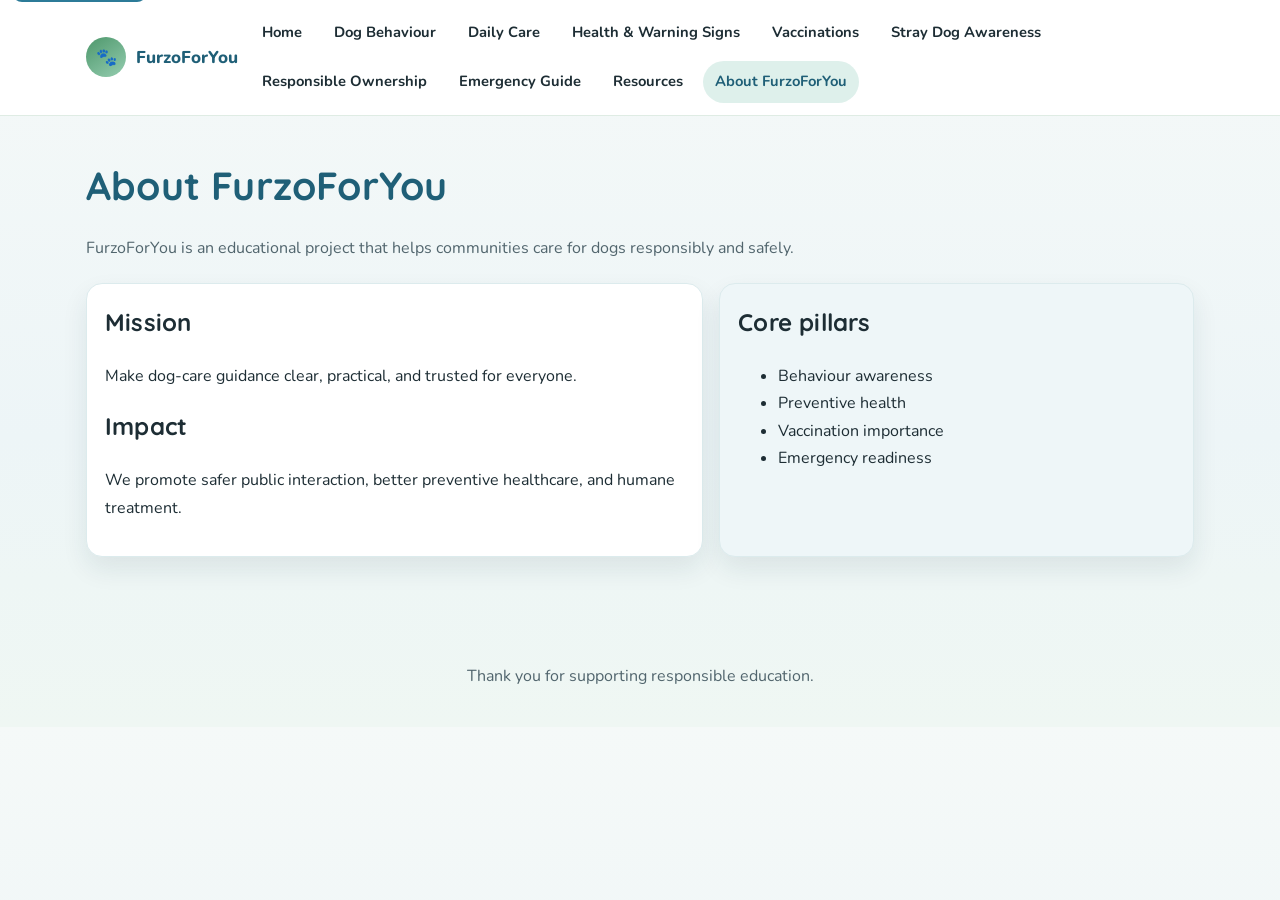
==== about.html @ 842df92a "Apply requested site updates across all educational pages" ====
<!DOCTYPE html><html lang="en"><head><meta charset="UTF-8" /><meta name="viewport" content="width=device-width, initial-scale=1.0" /><title>FurzoForYou | About</title><link rel="stylesheet" href="styles.css" /></head>
<body data-page="about"><a class="skip-link" href="#main-content">Skip to content</a><header class="site-header"><div class="nav-wrap"><div class="brand"><span class="brand-logo">🐾</span>FurzoForYou</div><button class="nav-toggle" data-nav-toggle aria-expanded="false" aria-controls="site-nav">Menu</button><nav id="site-nav" data-nav aria-label="Primary"><ul><li><a href="home.html" data-page="home">Home</a></li><li><a href="dog-behaviour.html" data-page="behaviour">Dog Behaviour</a></li><li><a href="daily-care.html" data-page="care">Daily Care</a></li><li><a href="health-warning-signs.html" data-page="health">Health & Warning Signs</a></li><li><a href="vaccinations.html" data-page="vaccinations">Vaccinations</a></li><li><a href="stray-dog-awareness.html" data-page="stray">Stray Dog Awareness</a></li><li><a href="responsible-ownership.html" data-page="ownership">Responsible Ownership</a></li><li><a href="emergency-guide.html" data-page="emergency">Emergency Guide</a></li><li><a href="resources.html" data-page="resources">Resources</a></li><li><a href="about.html" data-page="about">About FurzoForYou</a></li></ul></nav></div></header>
<main id="main-content"><h1 class="page-title">About FurzoForYou</h1><p class="lead">FurzoForYou is an educational project that helps communities care for dogs responsibly and safely.</p>
<section class="split"><article class="panel"><h2>Mission</h2><p>Make dog-care guidance clear, practical, and trusted for everyone.</p><h2>Impact</h2><p>We promote safer public interaction, better preventive healthcare, and humane treatment.</p></article><aside class="panel soft"><h2>Core pillars</h2><ul><li>Behaviour awareness</li><li>Preventive health</li><li>Vaccination importance</li><li>Emergency readiness</li></ul></aside></section>
</main><footer class="site-footer">Thank you for supporting responsible education.</footer><script src="script.js"></script></body></html>
---- styles.css ----
@import url('https://fonts.googleapis.com/css2?family=Nunito:wght@400;600;700;800&family=Quicksand:wght@500;600;700&display=swap');

:root {
  --bg: #f3f8f8;
  --surface: #ffffff;
  --primary: #2c7b98;
  --primary-dark: #1f5f77;
  --secondary: #4d976b;
  --accent: #efb782;
  --text: #1d2d34;
  --muted: #51656d;
  --warning: #c8663e;
  --soft-border: #dcebed;
  --shadow: 0 12px 26px rgba(22, 53, 64, 0.09);
  --radius: 16px;
  --max-width: 1140px;
}

* { box-sizing: border-box; }
body {
  margin: 0;
  font-family: 'Nunito', 'Segoe UI', Arial, sans-serif;
  color: var(--text);
  background: linear-gradient(180deg, #f5f9f8 0%, #edf5f7 60%, #eff7f3 100%);
  line-height: 1.72;
}
h1, h2, h3 { margin-top: 0; font-family: 'Quicksand', 'Nunito', sans-serif; letter-spacing: .2px; }
a { color: var(--primary); text-decoration: none; }
a:hover, a:focus { text-decoration: underline; }

.skip-link { position: absolute; top: -44px; left: 12px; background: var(--primary); color: #fff; padding: 9px 13px; border-radius: 10px; z-index: 1000; }
.skip-link:focus { top: 12px; }

.site-header { position: sticky; top: 0; z-index: 999; background: rgba(255,255,255,.95); backdrop-filter: blur(8px); border-bottom: 1px solid rgba(79,151,107,.18); }
.nav-wrap { max-width: var(--max-width); margin: 0 auto; padding: 12px 16px; display: flex; align-items: center; justify-content: space-between; gap: 12px; }
.brand { display: flex; align-items: center; gap: 10px; color: var(--primary-dark); font-weight: 800; font-size: 1.07rem; }
.brand-logo { width: 40px; height: 40px; display: grid; place-items: center; border-radius: 50%; background: linear-gradient(145deg, var(--secondary), #95cdb0); color: #fff; }
.nav-toggle { display: none; border: none; background: #e6f1f2; color: var(--primary-dark); padding: 9px 13px; border-radius: 999px; font-family: inherit; font-weight: 700; cursor: pointer; }
nav ul { list-style: none; margin: 0; padding: 0; display: flex; gap: 8px; flex-wrap: wrap; }
nav a { display: inline-block; padding: 8px 12px; border-radius: 999px; color: var(--text); font-size: .92rem; font-weight: 700; }
nav a.active, nav a:hover, nav a:focus { background: #def0eb; color: var(--primary-dark); text-decoration: none; }

main { max-width: var(--max-width); margin: 0 auto; padding: 28px 16px 64px; }
.hero { background: linear-gradient(135deg,#d4ebf4,#e8f5e3); border-radius: 20px; padding: 36px; box-shadow: var(--shadow); margin-bottom: 22px; }
.hero h1 { font-size: clamp(1.9rem,4vw,2.95rem); line-height: 1.2; color: var(--primary-dark); margin-bottom: 12px; }
.hero p { font-size: 1.09rem; color: #234550; }
.button { display: inline-block; padding: 11px 22px; border-radius: 999px; background: var(--primary); color: #fff; font-weight: 800; }
.button:hover,.button:focus { background: var(--primary-dark); text-decoration: none; }
.banner { background: #fff3e7; border-left: 6px solid var(--accent); border-radius: 12px; padding: 16px 18px; margin-bottom: 22px; }
.page-title { margin: 8px 0 4px; font-size: clamp(1.75rem,3.2vw,2.45rem); color: var(--primary-dark); }
.lead { color: var(--muted); margin-bottom: 20px; }

.grid { display: grid; grid-template-columns: repeat(auto-fit, minmax(245px, 1fr)); gap: 16px; }
.card { background: var(--surface); border-radius: var(--radius); border: 1px solid var(--soft-border); box-shadow: var(--shadow); padding: 20px; }
.card h2,.card h3 { color: var(--primary-dark); font-size: 1.25rem; }
.card ul,.card ol { margin: 0; padding-left: 20px; }
.card li { margin: 0 0 7px; }

.split { display: grid; grid-template-columns: 1.3fr 1fr; gap: 16px; margin-bottom: 18px; }
.panel { background: #ffffff; border: 1px solid var(--soft-border); border-radius: 16px; padding: 18px; box-shadow: var(--shadow); }
.panel.soft { background: #eef6f8; }

.stats { display: grid; grid-template-columns: repeat(auto-fit, minmax(160px,1fr)); gap: 12px; margin-bottom: 16px; }
.stat { background: #f0f8f3; border: 1px solid #cfe3d8; border-radius: 14px; padding: 14px; text-align: center; }
.stat strong { display: block; font-size: 1.6rem; color: var(--primary-dark); }

.chart-bars { display: grid; gap: 10px; }
.bar { background: #ecf3f6; border-radius: 999px; overflow: hidden; font-size: .92rem; }
.bar span { display: block; padding: 6px 10px; color: #fff; font-weight: 700; }
.bar .v1 { width: 92%; background: linear-gradient(90deg,#2c7b98,#3f9ec0); }
.bar .v2 { width: 76%; background: linear-gradient(90deg,#4d976b,#71bc90); }
.bar .v3 { width: 60%; background: linear-gradient(90deg,#c8663e,#e08f68); }

.table-wrap { overflow-x: auto; }
table.compare { width: 100%; border-collapse: collapse; background: #fff; border-radius: 12px; overflow: hidden; }
table.compare th, table.compare td { border: 1px solid #dbe8eb; padding: 10px; text-align: left; vertical-align: top; }
table.compare th { background: #e8f3f5; color: var(--primary-dark); }

.timeline { border-left: 3px solid #b9d9cc; margin-left: 8px; padding-left: 16px; display: grid; gap: 12px; }
.timeline-step { background: #fff; border: 1px solid #dbe8eb; border-radius: 12px; padding: 12px; position: relative; }
.timeline-step::before { content: ''; position: absolute; left: -24px; top: 16px; width: 10px; height: 10px; border-radius: 50%; background: var(--secondary); }

.diagram { background: #f0f7fb; border: 1px dashed #b8d7e4; border-radius: 14px; padding: 12px; margin-top: 10px; }
.diagram svg { width: 100%; height: auto; }

.warning { background: #fff0e9; border-left: 6px solid var(--warning); }
.icon-title { display: flex; align-items: center; gap: 8px; }
.icon { width: 32px; height: 32px; border-radius: 50%; display: grid; place-items: center; color: #fff; font-weight: 700; background: var(--secondary); }
.flow { display: grid; gap: 10px; }
.flow-step { background: #ebf6f0; border: 1px solid #d0e5d8; border-radius: 12px; padding: 12px 14px; }

.faq details { background: #fff; border: 1px solid #dcebed; border-radius: 12px; padding: 10px 12px; margin-bottom: 8px; }
.faq summary { cursor: pointer; font-weight: 700; color: var(--primary-dark); }

.site-footer { text-align: center; color: var(--muted); padding: 24px 14px 36px; }

@media (max-width: 900px) {
  .nav-toggle { display: inline-block; }
  nav { display: none; width: 100%; }
  nav.open { display: block; }
  nav ul { margin-top: 10px; flex-direction: column; align-items: stretch; background: #fff; border-radius: 12px; box-shadow: var(--shadow); padding: 8px; }
  nav a { width: 100%; }
  .nav-wrap { flex-wrap: wrap; }
  .hero { padding: 24px; }
  .split { grid-template-columns: 1fr; }
}
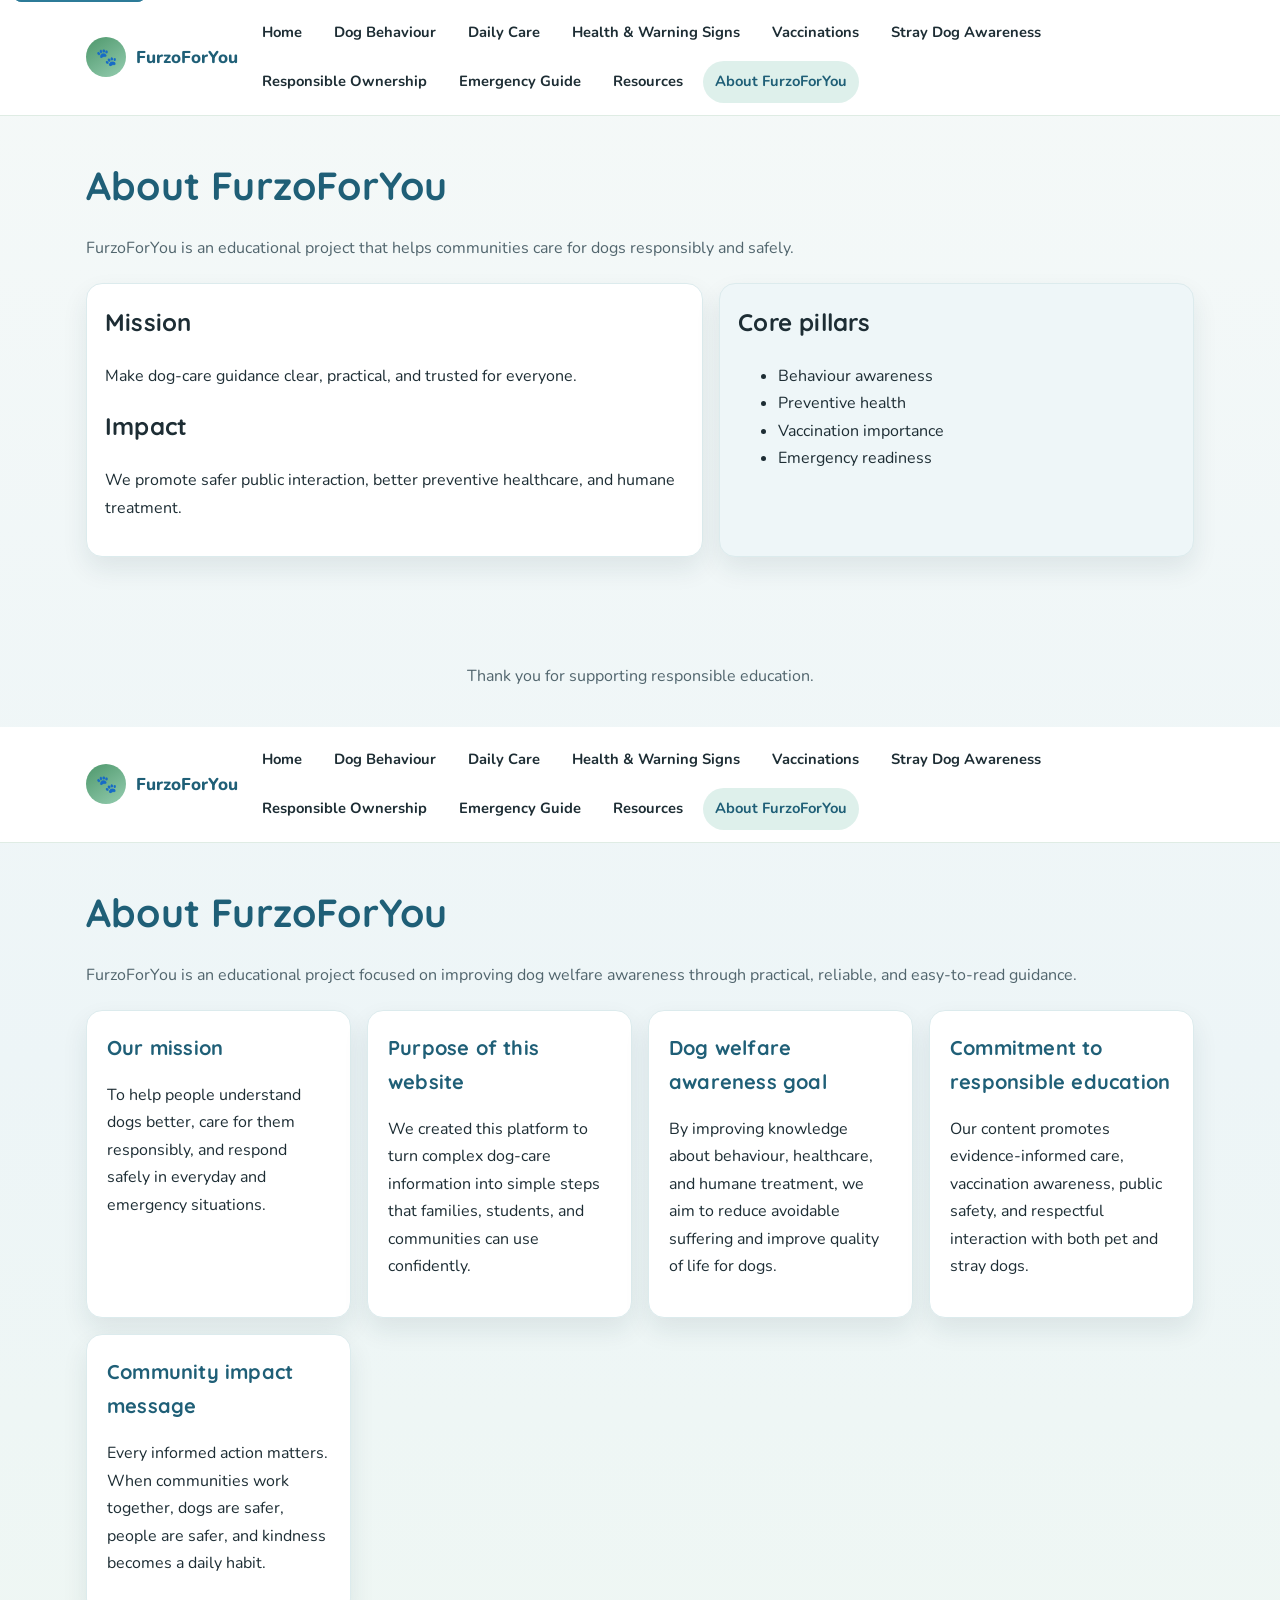
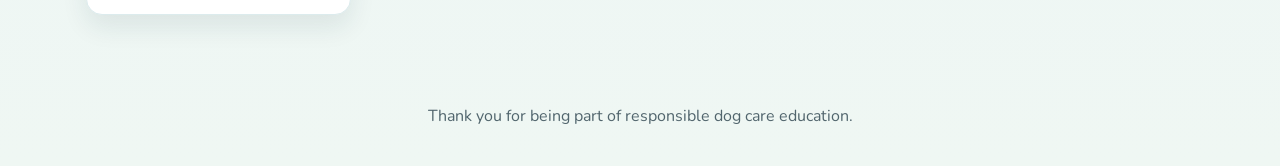
==== commit 69c9a499: "Merge branch 'main' into codex/create-multi-page-educational-dog-care-website-lr164m" ====
--- a/about.html
+++ b/about.html
@@ -3,3 +3,24 @@
 <main id="main-content"><h1 class="page-title">About FurzoForYou</h1><p class="lead">FurzoForYou is an educational project that helps communities care for dogs responsibly and safely.</p>
 <section class="split"><article class="panel"><h2>Mission</h2><p>Make dog-care guidance clear, practical, and trusted for everyone.</p><h2>Impact</h2><p>We promote safer public interaction, better preventive healthcare, and humane treatment.</p></article><aside class="panel soft"><h2>Core pillars</h2><ul><li>Behaviour awareness</li><li>Preventive health</li><li>Vaccination importance</li><li>Emergency readiness</li></ul></aside></section>
 </main><footer class="site-footer">Thank you for supporting responsible education.</footer><script src="script.js"></script></body></html>
+<!DOCTYPE html>
+<html lang="en">
+<head><meta charset="UTF-8" /><meta name="viewport" content="width=device-width, initial-scale=1.0" /><title>FurzoForYou | About</title><link rel="stylesheet" href="styles.css" /></head>
+<body data-page="about">
+<a class="skip-link" href="#main-content">Skip to content</a>
+<header class="site-header"><div class="nav-wrap"><div class="brand"><span class="brand-logo">🐾</span>FurzoForYou</div><button class="nav-toggle" data-nav-toggle aria-expanded="false" aria-controls="site-nav">Menu</button><nav id="site-nav" data-nav><ul><li><a href="home.html" data-page="home">Home</a></li><li><a href="dog-behaviour.html" data-page="behaviour">Dog Behaviour</a></li><li><a href="daily-care.html" data-page="care">Daily Care</a></li><li><a href="health-warning-signs.html" data-page="health">Health & Warning Signs</a></li><li><a href="vaccinations.html" data-page="vaccinations">Vaccinations</a></li><li><a href="stray-dog-awareness.html" data-page="stray">Stray Dog Awareness</a></li><li><a href="responsible-ownership.html" data-page="ownership">Responsible Ownership</a></li><li><a href="emergency-guide.html" data-page="emergency">Emergency Guide</a></li><li><a href="resources.html" data-page="resources">Resources</a></li><li><a href="about.html" data-page="about">About FurzoForYou</a></li></ul></nav></div></header>
+<main id="main-content">
+<h1 class="page-title">About FurzoForYou</h1>
+<p class="lead">FurzoForYou is an educational project focused on improving dog welfare awareness through practical, reliable, and easy-to-read guidance.</p>
+<section class="grid">
+<article class="card"><h2>Our mission</h2><p>To help people understand dogs better, care for them responsibly, and respond safely in everyday and emergency situations.</p></article>
+<article class="card"><h2>Purpose of this website</h2><p>We created this platform to turn complex dog-care information into simple steps that families, students, and communities can use confidently.</p></article>
+<article class="card"><h2>Dog welfare awareness goal</h2><p>By improving knowledge about behaviour, healthcare, and humane treatment, we aim to reduce avoidable suffering and improve quality of life for dogs.</p></article>
+<article class="card"><h2>Commitment to responsible education</h2><p>Our content promotes evidence-informed care, vaccination awareness, public safety, and respectful interaction with both pet and stray dogs.</p></article>
+<article class="card"><h2>Community impact message</h2><p>Every informed action matters. When communities work together, dogs are safer, people are safer, and kindness becomes a daily habit.</p></article>
+</section>
+</main>
+<footer class="site-footer">Thank you for being part of responsible dog care education.</footer>
+<script src="script.js"></script>
+</body>
+</html>
--- a/styles.css
+++ b/styles.css
@@ -103,4 +103,300 @@
   .nav-wrap { flex-wrap: wrap; }
   .hero { padding: 24px; }
   .split { grid-template-columns: 1fr; }
-}
+:root {
+  --bg: #f4f8f7;
+  --card: #ffffff;
+  --primary: #2f7a9a;
+  --primary-dark: #225d75;
+  --secondary: #4f9368;
+  --accent: #f2b880;
+  --text: #1f2d33;
+  --muted: #51646d;
+  --warning: #c56338;
+  --shadow: 0 10px 25px rgba(31, 45, 51, 0.08);
+  --radius: 16px;
+  --max-width: 1100px;
+}
+
+* {
+  box-sizing: border-box;
+}
+
+body {
+  margin: 0;
+  font-family: "Inter", "Segoe UI", Roboto, Arial, sans-serif;
+  background: linear-gradient(180deg, #f4f8f7 0%, #edf5f6 100%);
+  color: var(--text);
+  line-height: 1.65;
+}
+
+a {
+  color: var(--primary);
+  text-decoration: none;
+}
+
+a:hover,
+a:focus {
+  text-decoration: underline;
+}
+
+.skip-link {
+  position: absolute;
+  top: -40px;
+  left: 12px;
+  background: var(--primary);
+  color: white;
+  padding: 8px 12px;
+  border-radius: 8px;
+  z-index: 1000;
+}
+
+.skip-link:focus {
+  top: 12px;
+}
+
+.site-header {
+  position: sticky;
+  top: 0;
+  z-index: 999;
+  background: rgba(255, 255, 255, 0.95);
+  backdrop-filter: blur(8px);
+  border-bottom: 1px solid rgba(79, 147, 104, 0.15);
+}
+
+.nav-wrap {
+  max-width: var(--max-width);
+  margin: 0 auto;
+  padding: 12px 16px;
+  display: flex;
+  align-items: center;
+  justify-content: space-between;
+  gap: 12px;
+}
+
+.brand {
+  display: flex;
+  align-items: center;
+  gap: 10px;
+  font-weight: 700;
+  color: var(--primary-dark);
+}
+
+.brand-logo {
+  width: 38px;
+  height: 38px;
+  display: grid;
+  place-items: center;
+  background: linear-gradient(160deg, var(--secondary), #8fc7a7);
+  border-radius: 50%;
+  color: white;
+  font-size: 1.15rem;
+}
+
+.nav-toggle {
+  display: none;
+  border: none;
+  background: #e7f1f3;
+  color: var(--primary-dark);
+  font-size: 1rem;
+  padding: 8px 12px;
+  border-radius: 999px;
+  cursor: pointer;
+}
+
+nav ul {
+  list-style: none;
+  display: flex;
+  flex-wrap: wrap;
+  margin: 0;
+  padding: 0;
+  gap: 8px;
+}
+
+nav a {
+  display: inline-block;
+  padding: 8px 12px;
+  border-radius: 999px;
+  color: var(--text);
+  font-size: 0.95rem;
+}
+
+nav a.active,
+nav a:hover,
+nav a:focus {
+  background: #dff0ec;
+  color: var(--primary-dark);
+  text-decoration: none;
+}
+
+main {
+  max-width: var(--max-width);
+  margin: 0 auto;
+  padding: 26px 16px 60px;
+}
+
+.hero {
+  background: linear-gradient(140deg, #d7ecf4, #e7f4e4);
+  border-radius: calc(var(--radius) + 4px);
+  padding: 34px;
+  box-shadow: var(--shadow);
+  margin-bottom: 24px;
+}
+
+.hero h1 {
+  margin: 0 0 12px;
+  line-height: 1.2;
+  font-size: clamp(1.8rem, 4vw, 2.8rem);
+  color: var(--primary-dark);
+}
+
+.hero p {
+  font-size: 1.1rem;
+  color: #23404a;
+  margin-bottom: 18px;
+}
+
+.button {
+  display: inline-block;
+  padding: 11px 20px;
+  background: var(--primary);
+  color: white;
+  border-radius: 999px;
+  font-weight: 600;
+}
+
+.button:hover,
+.button:focus {
+  background: var(--primary-dark);
+  text-decoration: none;
+}
+
+.banner {
+  background: #fff4ea;
+  border-left: 6px solid var(--accent);
+  padding: 16px 18px;
+  border-radius: 12px;
+  margin-bottom: 22px;
+}
+
+.page-title {
+  margin: 8px 0 6px;
+  font-size: clamp(1.7rem, 3.2vw, 2.3rem);
+  color: var(--primary-dark);
+}
+
+.lead {
+  color: var(--muted);
+  margin-bottom: 20px;
+}
+
+.grid {
+  display: grid;
+  grid-template-columns: repeat(auto-fit, minmax(240px, 1fr));
+  gap: 16px;
+}
+
+.card {
+  background: var(--card);
+  border-radius: var(--radius);
+  padding: 20px;
+  box-shadow: var(--shadow);
+}
+
+.card h2,
+.card h3 {
+  margin-top: 0;
+  color: var(--primary-dark);
+  line-height: 1.3;
+}
+
+.card ul {
+  padding-left: 20px;
+  margin-bottom: 0;
+}
+
+.card p:last-child,
+.card ul:last-child {
+  margin-bottom: 0;
+}
+
+.highlight-list li {
+  margin-bottom: 8px;
+}
+
+.warning {
+  border-left: 6px solid var(--warning);
+  background: #fff1eb;
+}
+
+.icon-title {
+  display: flex;
+  align-items: center;
+  gap: 8px;
+}
+
+.icon {
+  width: 32px;
+  height: 32px;
+  border-radius: 50%;
+  display: grid;
+  place-items: center;
+  font-weight: 700;
+  color: #fff;
+  background: var(--secondary);
+}
+
+.flow {
+  display: grid;
+  gap: 10px;
+}
+
+.flow-step {
+  background: #eef7f2;
+  border-radius: 12px;
+  padding: 12px 14px;
+  border: 1px solid #d4e8db;
+}
+
+.site-footer {
+  text-align: center;
+  padding: 24px 14px 36px;
+  color: var(--muted);
+}
+
+@media (max-width: 900px) {
+  .nav-toggle {
+    display: inline-block;
+  }
+
+  nav {
+    display: none;
+    width: 100%;
+  }
+
+  nav.open {
+    display: block;
+  }
+
+  nav ul {
+    margin-top: 10px;
+    flex-direction: column;
+    align-items: flex-start;
+    background: #ffffff;
+    border-radius: 12px;
+    padding: 8px;
+    box-shadow: var(--shadow);
+  }
+
+  nav a {
+    width: 100%;
+  }
+
+  .nav-wrap {
+    flex-wrap: wrap;
+  }
+
+  .hero {
+    padding: 24px;
+  }
+}
--- a/styles.css
+++ b/styles.css
@@ -103,4 +103,300 @@
   .nav-wrap { flex-wrap: wrap; }
   .hero { padding: 24px; }
   .split { grid-template-columns: 1fr; }
-}
+:root {
+  --bg: #f4f8f7;
+  --card: #ffffff;
+  --primary: #2f7a9a;
+  --primary-dark: #225d75;
+  --secondary: #4f9368;
+  --accent: #f2b880;
+  --text: #1f2d33;
+  --muted: #51646d;
+  --warning: #c56338;
+  --shadow: 0 10px 25px rgba(31, 45, 51, 0.08);
+  --radius: 16px;
+  --max-width: 1100px;
+}
+
+* {
+  box-sizing: border-box;
+}
+
+body {
+  margin: 0;
+  font-family: "Inter", "Segoe UI", Roboto, Arial, sans-serif;
+  background: linear-gradient(180deg, #f4f8f7 0%, #edf5f6 100%);
+  color: var(--text);
+  line-height: 1.65;
+}
+
+a {
+  color: var(--primary);
+  text-decoration: none;
+}
+
+a:hover,
+a:focus {
+  text-decoration: underline;
+}
+
+.skip-link {
+  position: absolute;
+  top: -40px;
+  left: 12px;
+  background: var(--primary);
+  color: white;
+  padding: 8px 12px;
+  border-radius: 8px;
+  z-index: 1000;
+}
+
+.skip-link:focus {
+  top: 12px;
+}
+
+.site-header {
+  position: sticky;
+  top: 0;
+  z-index: 999;
+  background: rgba(255, 255, 255, 0.95);
+  backdrop-filter: blur(8px);
+  border-bottom: 1px solid rgba(79, 147, 104, 0.15);
+}
+
+.nav-wrap {
+  max-width: var(--max-width);
+  margin: 0 auto;
+  padding: 12px 16px;
+  display: flex;
+  align-items: center;
+  justify-content: space-between;
+  gap: 12px;
+}
+
+.brand {
+  display: flex;
+  align-items: center;
+  gap: 10px;
+  font-weight: 700;
+  color: var(--primary-dark);
+}
+
+.brand-logo {
+  width: 38px;
+  height: 38px;
+  display: grid;
+  place-items: center;
+  background: linear-gradient(160deg, var(--secondary), #8fc7a7);
+  border-radius: 50%;
+  color: white;
+  font-size: 1.15rem;
+}
+
+.nav-toggle {
+  display: none;
+  border: none;
+  background: #e7f1f3;
+  color: var(--primary-dark);
+  font-size: 1rem;
+  padding: 8px 12px;
+  border-radius: 999px;
+  cursor: pointer;
+}
+
+nav ul {
+  list-style: none;
+  display: flex;
+  flex-wrap: wrap;
+  margin: 0;
+  padding: 0;
+  gap: 8px;
+}
+
+nav a {
+  display: inline-block;
+  padding: 8px 12px;
+  border-radius: 999px;
+  color: var(--text);
+  font-size: 0.95rem;
+}
+
+nav a.active,
+nav a:hover,
+nav a:focus {
+  background: #dff0ec;
+  color: var(--primary-dark);
+  text-decoration: none;
+}
+
+main {
+  max-width: var(--max-width);
+  margin: 0 auto;
+  padding: 26px 16px 60px;
+}
+
+.hero {
+  background: linear-gradient(140deg, #d7ecf4, #e7f4e4);
+  border-radius: calc(var(--radius) + 4px);
+  padding: 34px;
+  box-shadow: var(--shadow);
+  margin-bottom: 24px;
+}
+
+.hero h1 {
+  margin: 0 0 12px;
+  line-height: 1.2;
+  font-size: clamp(1.8rem, 4vw, 2.8rem);
+  color: var(--primary-dark);
+}
+
+.hero p {
+  font-size: 1.1rem;
+  color: #23404a;
+  margin-bottom: 18px;
+}
+
+.button {
+  display: inline-block;
+  padding: 11px 20px;
+  background: var(--primary);
+  color: white;
+  border-radius: 999px;
+  font-weight: 600;
+}
+
+.button:hover,
+.button:focus {
+  background: var(--primary-dark);
+  text-decoration: none;
+}
+
+.banner {
+  background: #fff4ea;
+  border-left: 6px solid var(--accent);
+  padding: 16px 18px;
+  border-radius: 12px;
+  margin-bottom: 22px;
+}
+
+.page-title {
+  margin: 8px 0 6px;
+  font-size: clamp(1.7rem, 3.2vw, 2.3rem);
+  color: var(--primary-dark);
+}
+
+.lead {
+  color: var(--muted);
+  margin-bottom: 20px;
+}
+
+.grid {
+  display: grid;
+  grid-template-columns: repeat(auto-fit, minmax(240px, 1fr));
+  gap: 16px;
+}
+
+.card {
+  background: var(--card);
+  border-radius: var(--radius);
+  padding: 20px;
+  box-shadow: var(--shadow);
+}
+
+.card h2,
+.card h3 {
+  margin-top: 0;
+  color: var(--primary-dark);
+  line-height: 1.3;
+}
+
+.card ul {
+  padding-left: 20px;
+  margin-bottom: 0;
+}
+
+.card p:last-child,
+.card ul:last-child {
+  margin-bottom: 0;
+}
+
+.highlight-list li {
+  margin-bottom: 8px;
+}
+
+.warning {
+  border-left: 6px solid var(--warning);
+  background: #fff1eb;
+}
+
+.icon-title {
+  display: flex;
+  align-items: center;
+  gap: 8px;
+}
+
+.icon {
+  width: 32px;
+  height: 32px;
+  border-radius: 50%;
+  display: grid;
+  place-items: center;
+  font-weight: 700;
+  color: #fff;
+  background: var(--secondary);
+}
+
+.flow {
+  display: grid;
+  gap: 10px;
+}
+
+.flow-step {
+  background: #eef7f2;
+  border-radius: 12px;
+  padding: 12px 14px;
+  border: 1px solid #d4e8db;
+}
+
+.site-footer {
+  text-align: center;
+  padding: 24px 14px 36px;
+  color: var(--muted);
+}
+
+@media (max-width: 900px) {
+  .nav-toggle {
+    display: inline-block;
+  }
+
+  nav {
+    display: none;
+    width: 100%;
+  }
+
+  nav.open {
+    display: block;
+  }
+
+  nav ul {
+    margin-top: 10px;
+    flex-direction: column;
+    align-items: flex-start;
+    background: #ffffff;
+    border-radius: 12px;
+    padding: 8px;
+    box-shadow: var(--shadow);
+  }
+
+  nav a {
+    width: 100%;
+  }
+
+  .nav-wrap {
+    flex-wrap: wrap;
+  }
+
+  .hero {
+    padding: 24px;
+  }
+}
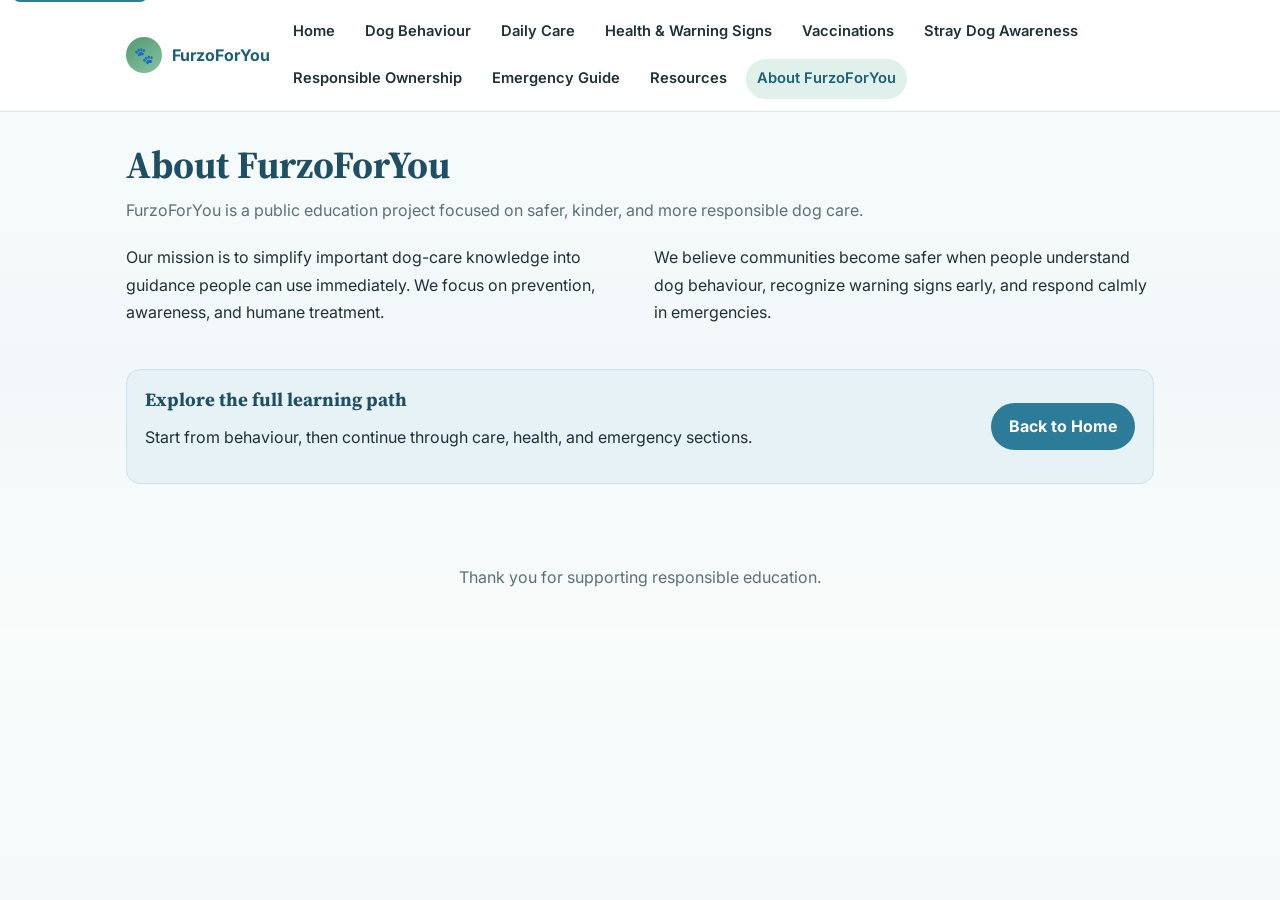
==== commit c624d4cd: "Refine layout with cleaner flow, spacing, and subtle interactions" ====
--- a/about.html
+++ b/about.html
@@ -1,26 +1,3 @@
 <!DOCTYPE html><html lang="en"><head><meta charset="UTF-8" /><meta name="viewport" content="width=device-width, initial-scale=1.0" /><title>FurzoForYou | About</title><link rel="stylesheet" href="styles.css" /></head>
 <body data-page="about"><a class="skip-link" href="#main-content">Skip to content</a><header class="site-header"><div class="nav-wrap"><div class="brand"><span class="brand-logo">🐾</span>FurzoForYou</div><button class="nav-toggle" data-nav-toggle aria-expanded="false" aria-controls="site-nav">Menu</button><nav id="site-nav" data-nav aria-label="Primary"><ul><li><a href="home.html" data-page="home">Home</a></li><li><a href="dog-behaviour.html" data-page="behaviour">Dog Behaviour</a></li><li><a href="daily-care.html" data-page="care">Daily Care</a></li><li><a href="health-warning-signs.html" data-page="health">Health & Warning Signs</a></li><li><a href="vaccinations.html" data-page="vaccinations">Vaccinations</a></li><li><a href="stray-dog-awareness.html" data-page="stray">Stray Dog Awareness</a></li><li><a href="responsible-ownership.html" data-page="ownership">Responsible Ownership</a></li><li><a href="emergency-guide.html" data-page="emergency">Emergency Guide</a></li><li><a href="resources.html" data-page="resources">Resources</a></li><li><a href="about.html" data-page="about">About FurzoForYou</a></li></ul></nav></div></header>
-<main id="main-content"><h1 class="page-title">About FurzoForYou</h1><p class="lead">FurzoForYou is an educational project that helps communities care for dogs responsibly and safely.</p>
-<section class="split"><article class="panel"><h2>Mission</h2><p>Make dog-care guidance clear, practical, and trusted for everyone.</p><h2>Impact</h2><p>We promote safer public interaction, better preventive healthcare, and humane treatment.</p></article><aside class="panel soft"><h2>Core pillars</h2><ul><li>Behaviour awareness</li><li>Preventive health</li><li>Vaccination importance</li><li>Emergency readiness</li></ul></aside></section>
-</main><footer class="site-footer">Thank you for supporting responsible education.</footer><script src="script.js"></script></body></html>
-<!DOCTYPE html>
-<html lang="en">
-<head><meta charset="UTF-8" /><meta name="viewport" content="width=device-width, initial-scale=1.0" /><title>FurzoForYou | About</title><link rel="stylesheet" href="styles.css" /></head>
-<body data-page="about">
-<a class="skip-link" href="#main-content">Skip to content</a>
-<header class="site-header"><div class="nav-wrap"><div class="brand"><span class="brand-logo">🐾</span>FurzoForYou</div><button class="nav-toggle" data-nav-toggle aria-expanded="false" aria-controls="site-nav">Menu</button><nav id="site-nav" data-nav><ul><li><a href="home.html" data-page="home">Home</a></li><li><a href="dog-behaviour.html" data-page="behaviour">Dog Behaviour</a></li><li><a href="daily-care.html" data-page="care">Daily Care</a></li><li><a href="health-warning-signs.html" data-page="health">Health & Warning Signs</a></li><li><a href="vaccinations.html" data-page="vaccinations">Vaccinations</a></li><li><a href="stray-dog-awareness.html" data-page="stray">Stray Dog Awareness</a></li><li><a href="responsible-ownership.html" data-page="ownership">Responsible Ownership</a></li><li><a href="emergency-guide.html" data-page="emergency">Emergency Guide</a></li><li><a href="resources.html" data-page="resources">Resources</a></li><li><a href="about.html" data-page="about">About FurzoForYou</a></li></ul></nav></div></header>
-<main id="main-content">
-<h1 class="page-title">About FurzoForYou</h1>
-<p class="lead">FurzoForYou is an educational project focused on improving dog welfare awareness through practical, reliable, and easy-to-read guidance.</p>
-<section class="grid">
-<article class="card"><h2>Our mission</h2><p>To help people understand dogs better, care for them responsibly, and respond safely in everyday and emergency situations.</p></article>
-<article class="card"><h2>Purpose of this website</h2><p>We created this platform to turn complex dog-care information into simple steps that families, students, and communities can use confidently.</p></article>
-<article class="card"><h2>Dog welfare awareness goal</h2><p>By improving knowledge about behaviour, healthcare, and humane treatment, we aim to reduce avoidable suffering and improve quality of life for dogs.</p></article>
-<article class="card"><h2>Commitment to responsible education</h2><p>Our content promotes evidence-informed care, vaccination awareness, public safety, and respectful interaction with both pet and stray dogs.</p></article>
-<article class="card"><h2>Community impact message</h2><p>Every informed action matters. When communities work together, dogs are safer, people are safer, and kindness becomes a daily habit.</p></article>
-</section>
-</main>
-<footer class="site-footer">Thank you for being part of responsible dog care education.</footer>
-<script src="script.js"></script>
-</body>
-</html>
+<main id="main-content"><h1 class="page-title">About FurzoForYou</h1><p class="lead">FurzoForYou is a public education project focused on safer, kinder, and more responsible dog care.</p><section class="section content-flow two"><p>Our mission is to simplify important dog-care knowledge into guidance people can use immediately. We focus on prevention, awareness, and humane treatment.</p><p>We believe communities become safer when people understand dog behaviour, recognize warning signs early, and respond calmly in emergencies.</p></section><section class="cta-band"><div><h3>Explore the full learning path</h3><p>Start from behaviour, then continue through care, health, and emergency sections.</p></div><a class="button" href="home.html">Back to Home</a></section></main><footer class="site-footer">Thank you for supporting responsible education.</footer><script src="script.js"></script></body></html>
--- a/styles.css
+++ b/styles.css
@@ -1,402 +1,106 @@
-@import url('https://fonts.googleapis.com/css2?family=Nunito:wght@400;600;700;800&family=Quicksand:wght@500;600;700&display=swap');
+@import url('https://fonts.googleapis.com/css2?family=Inter:wght@400;500;600;700&family=Source+Serif+4:wght@600;700&display=swap');
 
 :root {
-  --bg: #f3f8f8;
+  --bg: #f6faf9;
   --surface: #ffffff;
+  --text: #1f3138;
+  --muted: #5c7078;
   --primary: #2c7b98;
-  --primary-dark: #1f5f77;
-  --secondary: #4d976b;
-  --accent: #efb782;
-  --text: #1d2d34;
-  --muted: #51656d;
-  --warning: #c8663e;
-  --soft-border: #dcebed;
-  --shadow: 0 12px 26px rgba(22, 53, 64, 0.09);
-  --radius: 16px;
-  --max-width: 1140px;
+  --primary-dark: #1d5f77;
+  --accent: #4e9a71;
+  --warm: #f4b77f;
+  --border: #dce9ec;
+  --shadow: 0 8px 24px rgba(22, 53, 64, 0.08);
+  --max: 1060px;
 }
 
 * { box-sizing: border-box; }
+html { scroll-behavior: smooth; }
 body {
   margin: 0;
-  font-family: 'Nunito', 'Segoe UI', Arial, sans-serif;
+  font-family: 'Inter', 'Segoe UI', sans-serif;
   color: var(--text);
-  background: linear-gradient(180deg, #f5f9f8 0%, #edf5f7 60%, #eff7f3 100%);
+  background: linear-gradient(180deg, #f8fcfb 0%, #f2f8f9 60%, #f8fbfa 100%);
   line-height: 1.72;
+  animation: fadeIn .35s ease;
 }
-h1, h2, h3 { margin-top: 0; font-family: 'Quicksand', 'Nunito', sans-serif; letter-spacing: .2px; }
+@keyframes fadeIn { from { opacity: 0; transform: translateY(4px);} to {opacity:1; transform:none;} }
+
+h1,h2,h3 { font-family: 'Source Serif 4', Georgia, serif; margin: 0 0 12px; line-height: 1.28; color: #1f4f62; }
+p { margin: 0 0 14px; }
 a { color: var(--primary); text-decoration: none; }
 a:hover, a:focus { text-decoration: underline; }
 
-.skip-link { position: absolute; top: -44px; left: 12px; background: var(--primary); color: #fff; padding: 9px 13px; border-radius: 10px; z-index: 1000; }
-.skip-link:focus { top: 12px; }
+.skip-link { position: absolute; top: -42px; left: 12px; background: var(--primary); color: #fff; padding: 8px 12px; border-radius: 8px; z-index: 1000; }
+.skip-link:focus { top: 10px; }
 
-.site-header { position: sticky; top: 0; z-index: 999; background: rgba(255,255,255,.95); backdrop-filter: blur(8px); border-bottom: 1px solid rgba(79,151,107,.18); }
-.nav-wrap { max-width: var(--max-width); margin: 0 auto; padding: 12px 16px; display: flex; align-items: center; justify-content: space-between; gap: 12px; }
-.brand { display: flex; align-items: center; gap: 10px; color: var(--primary-dark); font-weight: 800; font-size: 1.07rem; }
-.brand-logo { width: 40px; height: 40px; display: grid; place-items: center; border-radius: 50%; background: linear-gradient(145deg, var(--secondary), #95cdb0); color: #fff; }
-.nav-toggle { display: none; border: none; background: #e6f1f2; color: var(--primary-dark); padding: 9px 13px; border-radius: 999px; font-family: inherit; font-weight: 700; cursor: pointer; }
-nav ul { list-style: none; margin: 0; padding: 0; display: flex; gap: 8px; flex-wrap: wrap; }
-nav a { display: inline-block; padding: 8px 12px; border-radius: 999px; color: var(--text); font-size: .92rem; font-weight: 700; }
-nav a.active, nav a:hover, nav a:focus { background: #def0eb; color: var(--primary-dark); text-decoration: none; }
+.site-header { background: rgba(255,255,255,.95); border-bottom: 1px solid var(--border); }
+.nav-wrap { max-width: var(--max); margin: 0 auto; padding: 12px 16px; display: flex; align-items: center; justify-content: space-between; gap: 12px; }
+.brand { display: flex; align-items: center; gap: 10px; color: var(--primary-dark); font-weight: 700; }
+.brand-logo { width: 36px; height: 36px; border-radius: 50%; display: grid; place-items: center; color: #fff; background: linear-gradient(145deg, var(--accent), #8bc3a2); }
+.nav-toggle { display:none; border:none; padding:8px 12px; border-radius:999px; font-weight:600; background:#e9f4f5; color:var(--primary-dark); }
+nav ul { display:flex; flex-wrap:wrap; gap:8px; list-style:none; margin:0; padding:0; }
+nav a { display:inline-block; padding:7px 11px; border-radius:999px; color:var(--text); font-weight:600; font-size:.92rem; }
+nav a.active, nav a:hover, nav a:focus { background:#e0f0eb; color:var(--primary-dark); text-decoration:none; }
 
-main { max-width: var(--max-width); margin: 0 auto; padding: 28px 16px 64px; }
-.hero { background: linear-gradient(135deg,#d4ebf4,#e8f5e3); border-radius: 20px; padding: 36px; box-shadow: var(--shadow); margin-bottom: 22px; }
-.hero h1 { font-size: clamp(1.9rem,4vw,2.95rem); line-height: 1.2; color: var(--primary-dark); margin-bottom: 12px; }
-.hero p { font-size: 1.09rem; color: #234550; }
-.button { display: inline-block; padding: 11px 22px; border-radius: 999px; background: var(--primary); color: #fff; font-weight: 800; }
-.button:hover,.button:focus { background: var(--primary-dark); text-decoration: none; }
-.banner { background: #fff3e7; border-left: 6px solid var(--accent); border-radius: 12px; padding: 16px 18px; margin-bottom: 22px; }
-.page-title { margin: 8px 0 4px; font-size: clamp(1.75rem,3.2vw,2.45rem); color: var(--primary-dark); }
+main { max-width: var(--max); margin: 0 auto; padding: 28px 16px 60px; }
+.hero { padding: 34px; background: linear-gradient(135deg, #d9eef5, #ebf7e8); border-radius: 18px; box-shadow: var(--shadow); margin-bottom: 24px; }
+.hero h1 { font-size: clamp(2rem, 4vw, 2.9rem); }
+.hero p { font-size: 1.08rem; color: #29454f; }
+.button { display:inline-block; background: var(--primary); color:#fff; padding: 10px 18px; border-radius: 999px; font-weight:700; }
+.button:hover, .button:focus { background: var(--primary-dark); text-decoration:none; }
+
+.page-title { font-size: clamp(1.8rem, 3vw, 2.4rem); margin-bottom: 8px; }
 .lead { color: var(--muted); margin-bottom: 20px; }
 
-.grid { display: grid; grid-template-columns: repeat(auto-fit, minmax(245px, 1fr)); gap: 16px; }
-.card { background: var(--surface); border-radius: var(--radius); border: 1px solid var(--soft-border); box-shadow: var(--shadow); padding: 20px; }
-.card h2,.card h3 { color: var(--primary-dark); font-size: 1.25rem; }
-.card ul,.card ol { margin: 0; padding-left: 20px; }
-.card li { margin: 0 0 7px; }
+.content-flow { column-gap: 28px; }
+.content-flow.two { columns: 2 320px; }
+.content-flow p { break-inside: avoid; }
 
-.split { display: grid; grid-template-columns: 1.3fr 1fr; gap: 16px; margin-bottom: 18px; }
-.panel { background: #ffffff; border: 1px solid var(--soft-border); border-radius: 16px; padding: 18px; box-shadow: var(--shadow); }
-.panel.soft { background: #eef6f8; }
+.visual-break { height: 10px; border-radius: 999px; background: linear-gradient(90deg, #cfe7ef, #deefd7, #f7dfc4); margin: 18px 0 24px; }
+.section { margin-bottom: 28px; }
+.section h2 { margin-bottom: 10px; }
 
-.stats { display: grid; grid-template-columns: repeat(auto-fit, minmax(160px,1fr)); gap: 12px; margin-bottom: 16px; }
-.stat { background: #f0f8f3; border: 1px solid #cfe3d8; border-radius: 14px; padding: 14px; text-align: center; }
-.stat strong { display: block; font-size: 1.6rem; color: var(--primary-dark); }
+.key-facts { display:grid; grid-template-columns:repeat(auto-fit,minmax(180px,1fr)); gap:12px; margin: 14px 0 20px; }
+.fact { background:#fff; border:1px solid var(--border); border-radius: 12px; padding: 12px; }
+.fact strong { display:block; color:var(--primary-dark); font-size:1.3rem; }
 
-.chart-bars { display: grid; gap: 10px; }
-.bar { background: #ecf3f6; border-radius: 999px; overflow: hidden; font-size: .92rem; }
-.bar span { display: block; padding: 6px 10px; color: #fff; font-weight: 700; }
-.bar .v1 { width: 92%; background: linear-gradient(90deg,#2c7b98,#3f9ec0); }
-.bar .v2 { width: 76%; background: linear-gradient(90deg,#4d976b,#71bc90); }
-.bar .v3 { width: 60%; background: linear-gradient(90deg,#c8663e,#e08f68); }
+.callout { background:#fff6ee; border-left:5px solid var(--warm); border-radius:10px; padding:12px 14px; margin: 14px 0; }
+.safe { background:#eef8f2; border-left-color: var(--accent); }
 
-.table-wrap { overflow-x: auto; }
-table.compare { width: 100%; border-collapse: collapse; background: #fff; border-radius: 12px; overflow: hidden; }
-table.compare th, table.compare td { border: 1px solid #dbe8eb; padding: 10px; text-align: left; vertical-align: top; }
-table.compare th { background: #e8f3f5; color: var(--primary-dark); }
+.inline-grid { display:grid; grid-template-columns: 1.2fr 1fr; gap:18px; align-items:start; }
+.info-card { background: var(--surface); border:1px solid var(--border); border-radius:12px; padding:16px; }
 
-.timeline { border-left: 3px solid #b9d9cc; margin-left: 8px; padding-left: 16px; display: grid; gap: 12px; }
-.timeline-step { background: #fff; border: 1px solid #dbe8eb; border-radius: 12px; padding: 12px; position: relative; }
-.timeline-step::before { content: ''; position: absolute; left: -24px; top: 16px; width: 10px; height: 10px; border-radius: 50%; background: var(--secondary); }
+.table-wrap { overflow-x:auto; }
+table { width:100%; border-collapse: collapse; background:#fff; }
+th,td { border:1px solid var(--border); padding:10px; text-align:left; }
+th { background:#ecf5f7; }
 
-.diagram { background: #f0f7fb; border: 1px dashed #b8d7e4; border-radius: 14px; padding: 12px; margin-top: 10px; }
-.diagram svg { width: 100%; height: auto; }
+.chart-bars { display:grid; gap:10px; margin-top:10px; }
+.bar { background:#eaf2f5; border-radius:999px; overflow:hidden; font-size:.9rem; }
+.bar span { display:block; color:#fff; font-weight:700; padding:6px 10px; }
+.v1 { width: 90%; background:linear-gradient(90deg,#2c7b98,#52a9c8); }
+.v2 { width: 74%; background:linear-gradient(90deg,#4e9a71,#79c098); }
+.v3 { width: 58%; background:linear-gradient(90deg,#c77048,#e49a78); }
 
-.warning { background: #fff0e9; border-left: 6px solid var(--warning); }
-.icon-title { display: flex; align-items: center; gap: 8px; }
-.icon { width: 32px; height: 32px; border-radius: 50%; display: grid; place-items: center; color: #fff; font-weight: 700; background: var(--secondary); }
-.flow { display: grid; gap: 10px; }
-.flow-step { background: #ebf6f0; border: 1px solid #d0e5d8; border-radius: 12px; padding: 12px 14px; }
+.flow { display:grid; gap:10px; }
+.flow-step { background:#eef7f1; border:1px solid #d2e5d8; border-radius:10px; padding:10px 12px; }
 
-.faq details { background: #fff; border: 1px solid #dcebed; border-radius: 12px; padding: 10px 12px; margin-bottom: 8px; }
-.faq summary { cursor: pointer; font-weight: 700; color: var(--primary-dark); }
+.faq details { background:#fff; border:1px solid var(--border); border-radius:10px; padding:10px 12px; margin-bottom:8px; }
+.faq summary { cursor:pointer; font-weight:600; color: var(--primary-dark); }
 
-.site-footer { text-align: center; color: var(--muted); padding: 24px 14px 36px; }
+.cta-band { margin-top: 26px; background:#e7f2f7; border:1px solid #cde2ea; border-radius:14px; padding:18px; display:flex; justify-content:space-between; gap:12px; align-items:center; }
+
+.site-footer { text-align:center; color:var(--muted); padding:20px 14px 34px; }
 
 @media (max-width: 900px) {
-  .nav-toggle { display: inline-block; }
-  nav { display: none; width: 100%; }
-  nav.open { display: block; }
-  nav ul { margin-top: 10px; flex-direction: column; align-items: stretch; background: #fff; border-radius: 12px; box-shadow: var(--shadow); padding: 8px; }
-  nav a { width: 100%; }
-  .nav-wrap { flex-wrap: wrap; }
-  .hero { padding: 24px; }
-  .split { grid-template-columns: 1fr; }
-:root {
-  --bg: #f4f8f7;
-  --card: #ffffff;
-  --primary: #2f7a9a;
-  --primary-dark: #225d75;
-  --secondary: #4f9368;
-  --accent: #f2b880;
-  --text: #1f2d33;
-  --muted: #51646d;
-  --warning: #c56338;
-  --shadow: 0 10px 25px rgba(31, 45, 51, 0.08);
-  --radius: 16px;
-  --max-width: 1100px;
+  .nav-toggle { display:inline-block; }
+  nav { display:none; width:100%; }
+  nav.open { display:block; }
+  nav ul { flex-direction:column; background:#fff; border:1px solid var(--border); border-radius:10px; padding:8px; }
+  nav a { width:100%; }
+  .nav-wrap { flex-wrap:wrap; }
+  .hero { padding:24px; }
+  .inline-grid { grid-template-columns:1fr; }
+  .cta-band { flex-direction:column; align-items:flex-start; }
 }
-
-* {
-  box-sizing: border-box;
-}
-
-body {
-  margin: 0;
-  font-family: "Inter", "Segoe UI", Roboto, Arial, sans-serif;
-  background: linear-gradient(180deg, #f4f8f7 0%, #edf5f6 100%);
-  color: var(--text);
-  line-height: 1.65;
-}
-
-a {
-  color: var(--primary);
-  text-decoration: none;
-}
-
-a:hover,
-a:focus {
-  text-decoration: underline;
-}
-
-.skip-link {
-  position: absolute;
-  top: -40px;
-  left: 12px;
-  background: var(--primary);
-  color: white;
-  padding: 8px 12px;
-  border-radius: 8px;
-  z-index: 1000;
-}
-
-.skip-link:focus {
-  top: 12px;
-}
-
-.site-header {
-  position: sticky;
-  top: 0;
-  z-index: 999;
-  background: rgba(255, 255, 255, 0.95);
-  backdrop-filter: blur(8px);
-  border-bottom: 1px solid rgba(79, 147, 104, 0.15);
-}
-
-.nav-wrap {
-  max-width: var(--max-width);
-  margin: 0 auto;
-  padding: 12px 16px;
-  display: flex;
-  align-items: center;
-  justify-content: space-between;
-  gap: 12px;
-}
-
-.brand {
-  display: flex;
-  align-items: center;
-  gap: 10px;
-  font-weight: 700;
-  color: var(--primary-dark);
-}
-
-.brand-logo {
-  width: 38px;
-  height: 38px;
-  display: grid;
-  place-items: center;
-  background: linear-gradient(160deg, var(--secondary), #8fc7a7);
-  border-radius: 50%;
-  color: white;
-  font-size: 1.15rem;
-}
-
-.nav-toggle {
-  display: none;
-  border: none;
-  background: #e7f1f3;
-  color: var(--primary-dark);
-  font-size: 1rem;
-  padding: 8px 12px;
-  border-radius: 999px;
-  cursor: pointer;
-}
-
-nav ul {
-  list-style: none;
-  display: flex;
-  flex-wrap: wrap;
-  margin: 0;
-  padding: 0;
-  gap: 8px;
-}
-
-nav a {
-  display: inline-block;
-  padding: 8px 12px;
-  border-radius: 999px;
-  color: var(--text);
-  font-size: 0.95rem;
-}
-
-nav a.active,
-nav a:hover,
-nav a:focus {
-  background: #dff0ec;
-  color: var(--primary-dark);
-  text-decoration: none;
-}
-
-main {
-  max-width: var(--max-width);
-  margin: 0 auto;
-  padding: 26px 16px 60px;
-}
-
-.hero {
-  background: linear-gradient(140deg, #d7ecf4, #e7f4e4);
-  border-radius: calc(var(--radius) + 4px);
-  padding: 34px;
-  box-shadow: var(--shadow);
-  margin-bottom: 24px;
-}
-
-.hero h1 {
-  margin: 0 0 12px;
-  line-height: 1.2;
-  font-size: clamp(1.8rem, 4vw, 2.8rem);
-  color: var(--primary-dark);
-}
-
-.hero p {
-  font-size: 1.1rem;
-  color: #23404a;
-  margin-bottom: 18px;
-}
-
-.button {
-  display: inline-block;
-  padding: 11px 20px;
-  background: var(--primary);
-  color: white;
-  border-radius: 999px;
-  font-weight: 600;
-}
-
-.button:hover,
-.button:focus {
-  background: var(--primary-dark);
-  text-decoration: none;
-}
-
-.banner {
-  background: #fff4ea;
-  border-left: 6px solid var(--accent);
-  padding: 16px 18px;
-  border-radius: 12px;
-  margin-bottom: 22px;
-}
-
-.page-title {
-  margin: 8px 0 6px;
-  font-size: clamp(1.7rem, 3.2vw, 2.3rem);
-  color: var(--primary-dark);
-}
-
-.lead {
-  color: var(--muted);
-  margin-bottom: 20px;
-}
-
-.grid {
-  display: grid;
-  grid-template-columns: repeat(auto-fit, minmax(240px, 1fr));
-  gap: 16px;
-}
-
-.card {
-  background: var(--card);
-  border-radius: var(--radius);
-  padding: 20px;
-  box-shadow: var(--shadow);
-}
-
-.card h2,
-.card h3 {
-  margin-top: 0;
-  color: var(--primary-dark);
-  line-height: 1.3;
-}
-
-.card ul {
-  padding-left: 20px;
-  margin-bottom: 0;
-}
-
-.card p:last-child,
-.card ul:last-child {
-  margin-bottom: 0;
-}
-
-.highlight-list li {
-  margin-bottom: 8px;
-}
-
-.warning {
-  border-left: 6px solid var(--warning);
-  background: #fff1eb;
-}
-
-.icon-title {
-  display: flex;
-  align-items: center;
-  gap: 8px;
-}
-
-.icon {
-  width: 32px;
-  height: 32px;
-  border-radius: 50%;
-  display: grid;
-  place-items: center;
-  font-weight: 700;
-  color: #fff;
-  background: var(--secondary);
-}
-
-.flow {
-  display: grid;
-  gap: 10px;
-}
-
-.flow-step {
-  background: #eef7f2;
-  border-radius: 12px;
-  padding: 12px 14px;
-  border: 1px solid #d4e8db;
-}
-
-.site-footer {
-  text-align: center;
-  padding: 24px 14px 36px;
-  color: var(--muted);
-}
-
-@media (max-width: 900px) {
-  .nav-toggle {
-    display: inline-block;
-  }
-
-  nav {
-    display: none;
-    width: 100%;
-  }
-
-  nav.open {
-    display: block;
-  }
-
-  nav ul {
-    margin-top: 10px;
-    flex-direction: column;
-    align-items: flex-start;
-    background: #ffffff;
-    border-radius: 12px;
-    padding: 8px;
-    box-shadow: var(--shadow);
-  }
-
-  nav a {
-    width: 100%;
-  }
-
-  .nav-wrap {
-    flex-wrap: wrap;
-  }
-
-  .hero {
-    padding: 24px;
-  }
-}
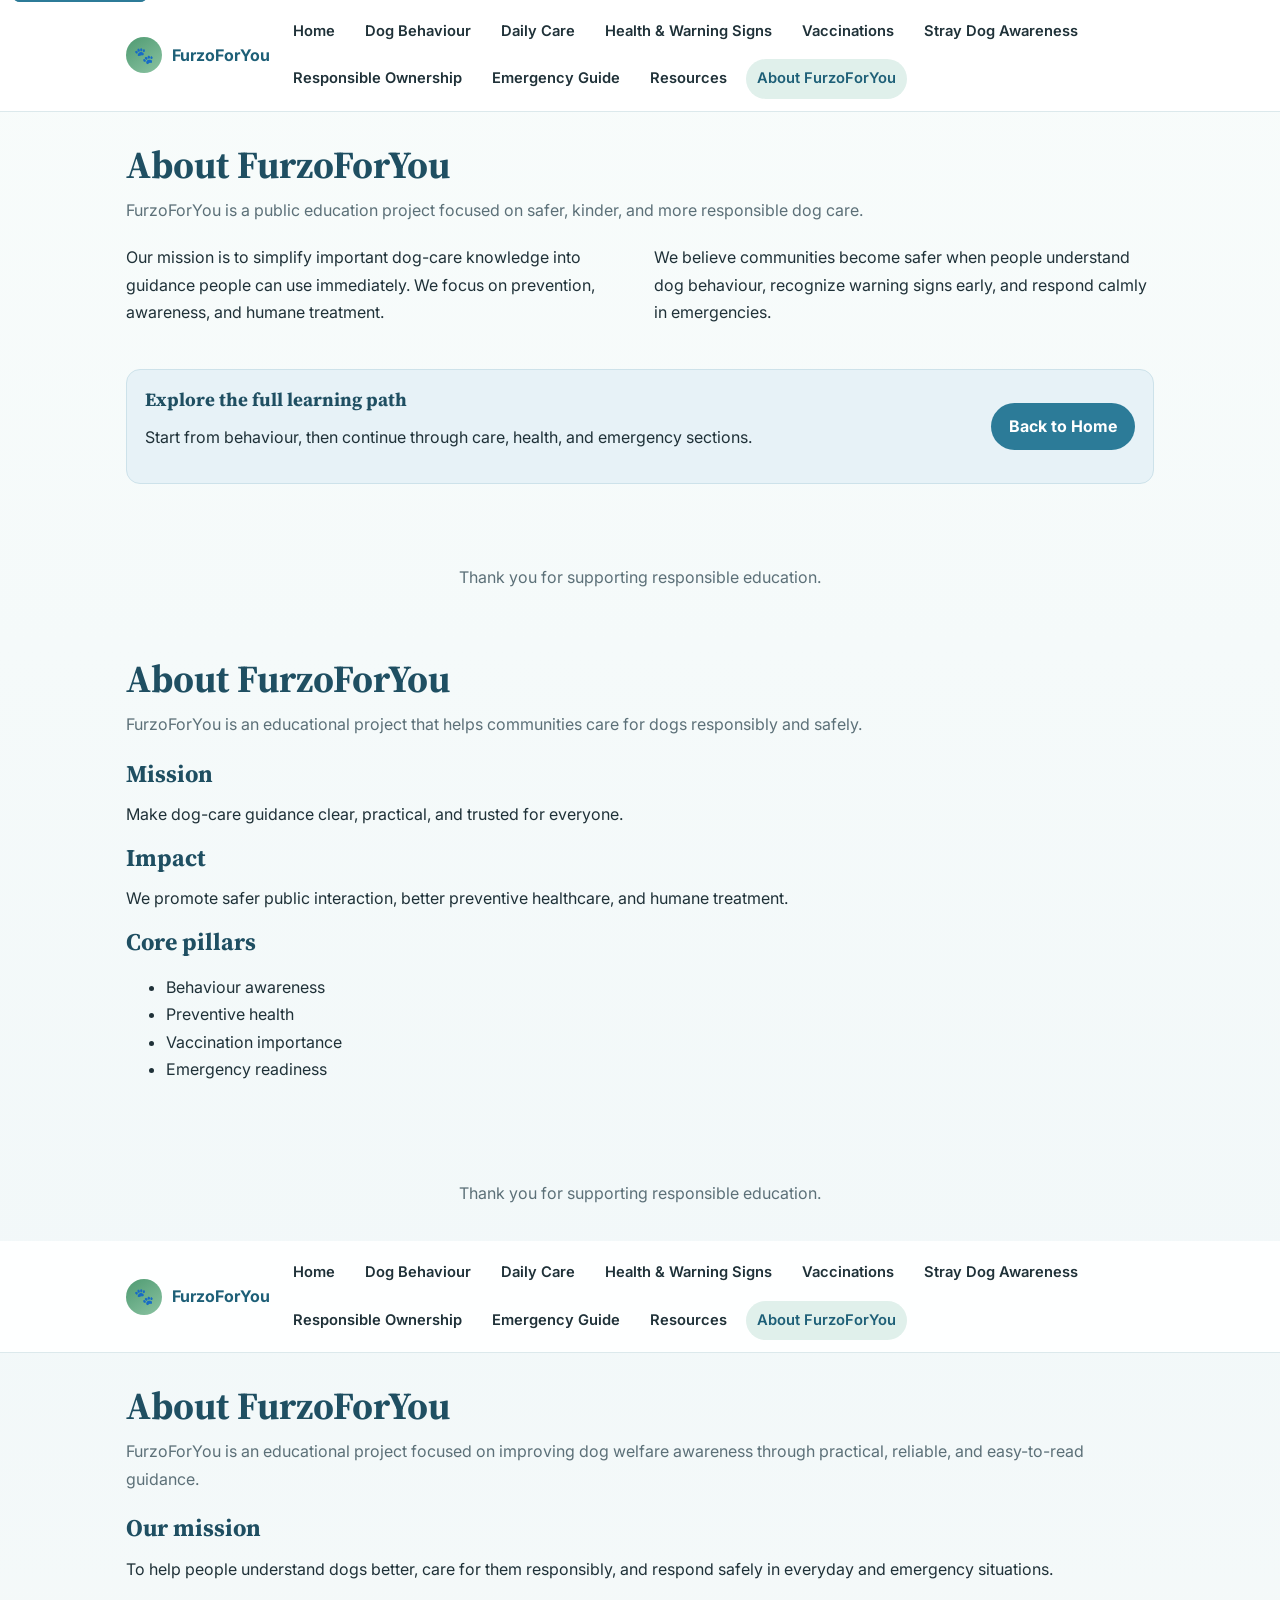
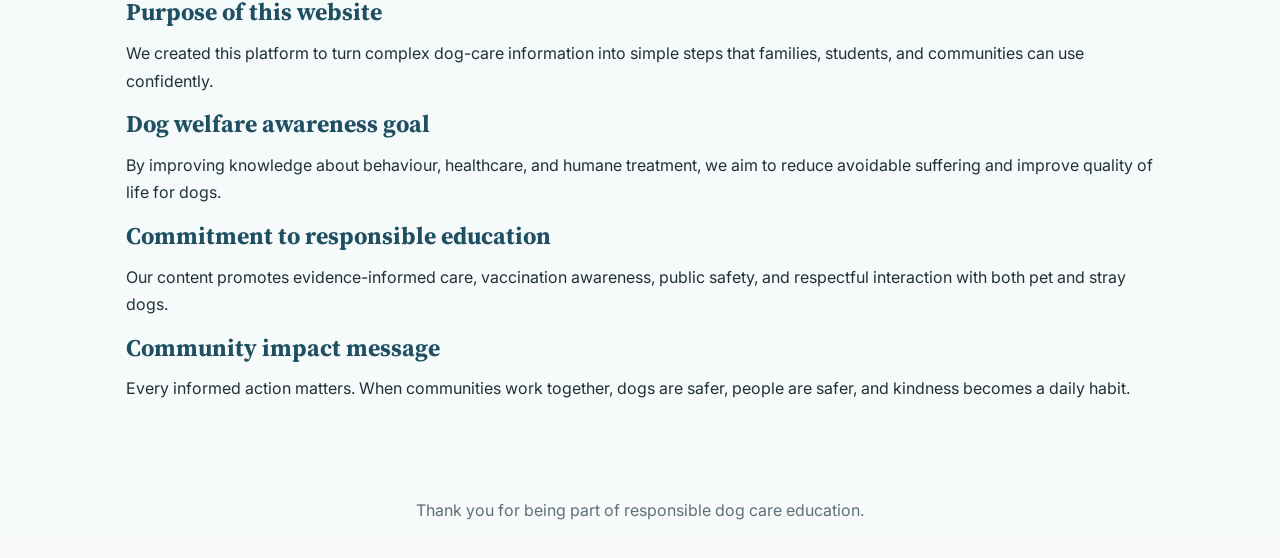
==== commit 5a0bfd48: "Merge branch 'main' into codex/create-multi-page-educational-dog-care-website-vpqh5x" ====
--- a/about.html
+++ b/about.html
@@ -1,3 +1,27 @@
 <!DOCTYPE html><html lang="en"><head><meta charset="UTF-8" /><meta name="viewport" content="width=device-width, initial-scale=1.0" /><title>FurzoForYou | About</title><link rel="stylesheet" href="styles.css" /></head>
 <body data-page="about"><a class="skip-link" href="#main-content">Skip to content</a><header class="site-header"><div class="nav-wrap"><div class="brand"><span class="brand-logo">🐾</span>FurzoForYou</div><button class="nav-toggle" data-nav-toggle aria-expanded="false" aria-controls="site-nav">Menu</button><nav id="site-nav" data-nav aria-label="Primary"><ul><li><a href="home.html" data-page="home">Home</a></li><li><a href="dog-behaviour.html" data-page="behaviour">Dog Behaviour</a></li><li><a href="daily-care.html" data-page="care">Daily Care</a></li><li><a href="health-warning-signs.html" data-page="health">Health & Warning Signs</a></li><li><a href="vaccinations.html" data-page="vaccinations">Vaccinations</a></li><li><a href="stray-dog-awareness.html" data-page="stray">Stray Dog Awareness</a></li><li><a href="responsible-ownership.html" data-page="ownership">Responsible Ownership</a></li><li><a href="emergency-guide.html" data-page="emergency">Emergency Guide</a></li><li><a href="resources.html" data-page="resources">Resources</a></li><li><a href="about.html" data-page="about">About FurzoForYou</a></li></ul></nav></div></header>
 <main id="main-content"><h1 class="page-title">About FurzoForYou</h1><p class="lead">FurzoForYou is a public education project focused on safer, kinder, and more responsible dog care.</p><section class="section content-flow two"><p>Our mission is to simplify important dog-care knowledge into guidance people can use immediately. We focus on prevention, awareness, and humane treatment.</p><p>We believe communities become safer when people understand dog behaviour, recognize warning signs early, and respond calmly in emergencies.</p></section><section class="cta-band"><div><h3>Explore the full learning path</h3><p>Start from behaviour, then continue through care, health, and emergency sections.</p></div><a class="button" href="home.html">Back to Home</a></section></main><footer class="site-footer">Thank you for supporting responsible education.</footer><script src="script.js"></script></body></html>
+<main id="main-content"><h1 class="page-title">About FurzoForYou</h1><p class="lead">FurzoForYou is an educational project that helps communities care for dogs responsibly and safely.</p>
+<section class="split"><article class="panel"><h2>Mission</h2><p>Make dog-care guidance clear, practical, and trusted for everyone.</p><h2>Impact</h2><p>We promote safer public interaction, better preventive healthcare, and humane treatment.</p></article><aside class="panel soft"><h2>Core pillars</h2><ul><li>Behaviour awareness</li><li>Preventive health</li><li>Vaccination importance</li><li>Emergency readiness</li></ul></aside></section>
+</main><footer class="site-footer">Thank you for supporting responsible education.</footer><script src="script.js"></script></body></html>
+<!DOCTYPE html>
+<html lang="en">
+<head><meta charset="UTF-8" /><meta name="viewport" content="width=device-width, initial-scale=1.0" /><title>FurzoForYou | About</title><link rel="stylesheet" href="styles.css" /></head>
+<body data-page="about">
+<a class="skip-link" href="#main-content">Skip to content</a>
+<header class="site-header"><div class="nav-wrap"><div class="brand"><span class="brand-logo">🐾</span>FurzoForYou</div><button class="nav-toggle" data-nav-toggle aria-expanded="false" aria-controls="site-nav">Menu</button><nav id="site-nav" data-nav><ul><li><a href="home.html" data-page="home">Home</a></li><li><a href="dog-behaviour.html" data-page="behaviour">Dog Behaviour</a></li><li><a href="daily-care.html" data-page="care">Daily Care</a></li><li><a href="health-warning-signs.html" data-page="health">Health & Warning Signs</a></li><li><a href="vaccinations.html" data-page="vaccinations">Vaccinations</a></li><li><a href="stray-dog-awareness.html" data-page="stray">Stray Dog Awareness</a></li><li><a href="responsible-ownership.html" data-page="ownership">Responsible Ownership</a></li><li><a href="emergency-guide.html" data-page="emergency">Emergency Guide</a></li><li><a href="resources.html" data-page="resources">Resources</a></li><li><a href="about.html" data-page="about">About FurzoForYou</a></li></ul></nav></div></header>
+<main id="main-content">
+<h1 class="page-title">About FurzoForYou</h1>
+<p class="lead">FurzoForYou is an educational project focused on improving dog welfare awareness through practical, reliable, and easy-to-read guidance.</p>
+<section class="grid">
+<article class="card"><h2>Our mission</h2><p>To help people understand dogs better, care for them responsibly, and respond safely in everyday and emergency situations.</p></article>
+<article class="card"><h2>Purpose of this website</h2><p>We created this platform to turn complex dog-care information into simple steps that families, students, and communities can use confidently.</p></article>
+<article class="card"><h2>Dog welfare awareness goal</h2><p>By improving knowledge about behaviour, healthcare, and humane treatment, we aim to reduce avoidable suffering and improve quality of life for dogs.</p></article>
+<article class="card"><h2>Commitment to responsible education</h2><p>Our content promotes evidence-informed care, vaccination awareness, public safety, and respectful interaction with both pet and stray dogs.</p></article>
+<article class="card"><h2>Community impact message</h2><p>Every informed action matters. When communities work together, dogs are safer, people are safer, and kindness becomes a daily habit.</p></article>
+</section>
+</main>
+<footer class="site-footer">Thank you for being part of responsible dog care education.</footer>
+<script src="script.js"></script>
+</body>
+</html>
--- a/styles.css
+++ b/styles.css
@@ -103,4 +103,405 @@
   .hero { padding:24px; }
   .inline-grid { grid-template-columns:1fr; }
   .cta-band { flex-direction:column; align-items:flex-start; }
-}
+@import url('https://fonts.googleapis.com/css2?family=Nunito:wght@400;600;700;800&family=Quicksand:wght@500;600;700&display=swap');
+
+:root {
+  --bg: #f3f8f8;
+  --surface: #ffffff;
+  --primary: #2c7b98;
+  --primary-dark: #1f5f77;
+  --secondary: #4d976b;
+  --accent: #efb782;
+  --text: #1d2d34;
+  --muted: #51656d;
+  --warning: #c8663e;
+  --soft-border: #dcebed;
+  --shadow: 0 12px 26px rgba(22, 53, 64, 0.09);
+  --radius: 16px;
+  --max-width: 1140px;
+}
+
+* { box-sizing: border-box; }
+body {
+  margin: 0;
+  font-family: 'Nunito', 'Segoe UI', Arial, sans-serif;
+  color: var(--text);
+  background: linear-gradient(180deg, #f5f9f8 0%, #edf5f7 60%, #eff7f3 100%);
+  line-height: 1.72;
+}
+h1, h2, h3 { margin-top: 0; font-family: 'Quicksand', 'Nunito', sans-serif; letter-spacing: .2px; }
+a { color: var(--primary); text-decoration: none; }
+a:hover, a:focus { text-decoration: underline; }
+
+.skip-link { position: absolute; top: -44px; left: 12px; background: var(--primary); color: #fff; padding: 9px 13px; border-radius: 10px; z-index: 1000; }
+.skip-link:focus { top: 12px; }
+
+.site-header { position: sticky; top: 0; z-index: 999; background: rgba(255,255,255,.95); backdrop-filter: blur(8px); border-bottom: 1px solid rgba(79,151,107,.18); }
+.nav-wrap { max-width: var(--max-width); margin: 0 auto; padding: 12px 16px; display: flex; align-items: center; justify-content: space-between; gap: 12px; }
+.brand { display: flex; align-items: center; gap: 10px; color: var(--primary-dark); font-weight: 800; font-size: 1.07rem; }
+.brand-logo { width: 40px; height: 40px; display: grid; place-items: center; border-radius: 50%; background: linear-gradient(145deg, var(--secondary), #95cdb0); color: #fff; }
+.nav-toggle { display: none; border: none; background: #e6f1f2; color: var(--primary-dark); padding: 9px 13px; border-radius: 999px; font-family: inherit; font-weight: 700; cursor: pointer; }
+nav ul { list-style: none; margin: 0; padding: 0; display: flex; gap: 8px; flex-wrap: wrap; }
+nav a { display: inline-block; padding: 8px 12px; border-radius: 999px; color: var(--text); font-size: .92rem; font-weight: 700; }
+nav a.active, nav a:hover, nav a:focus { background: #def0eb; color: var(--primary-dark); text-decoration: none; }
+
+main { max-width: var(--max-width); margin: 0 auto; padding: 28px 16px 64px; }
+.hero { background: linear-gradient(135deg,#d4ebf4,#e8f5e3); border-radius: 20px; padding: 36px; box-shadow: var(--shadow); margin-bottom: 22px; }
+.hero h1 { font-size: clamp(1.9rem,4vw,2.95rem); line-height: 1.2; color: var(--primary-dark); margin-bottom: 12px; }
+.hero p { font-size: 1.09rem; color: #234550; }
+.button { display: inline-block; padding: 11px 22px; border-radius: 999px; background: var(--primary); color: #fff; font-weight: 800; }
+.button:hover,.button:focus { background: var(--primary-dark); text-decoration: none; }
+.banner { background: #fff3e7; border-left: 6px solid var(--accent); border-radius: 12px; padding: 16px 18px; margin-bottom: 22px; }
+.page-title { margin: 8px 0 4px; font-size: clamp(1.75rem,3.2vw,2.45rem); color: var(--primary-dark); }
+.lead { color: var(--muted); margin-bottom: 20px; }
+
+.grid { display: grid; grid-template-columns: repeat(auto-fit, minmax(245px, 1fr)); gap: 16px; }
+.card { background: var(--surface); border-radius: var(--radius); border: 1px solid var(--soft-border); box-shadow: var(--shadow); padding: 20px; }
+.card h2,.card h3 { color: var(--primary-dark); font-size: 1.25rem; }
+.card ul,.card ol { margin: 0; padding-left: 20px; }
+.card li { margin: 0 0 7px; }
+
+.split { display: grid; grid-template-columns: 1.3fr 1fr; gap: 16px; margin-bottom: 18px; }
+.panel { background: #ffffff; border: 1px solid var(--soft-border); border-radius: 16px; padding: 18px; box-shadow: var(--shadow); }
+.panel.soft { background: #eef6f8; }
+
+.stats { display: grid; grid-template-columns: repeat(auto-fit, minmax(160px,1fr)); gap: 12px; margin-bottom: 16px; }
+.stat { background: #f0f8f3; border: 1px solid #cfe3d8; border-radius: 14px; padding: 14px; text-align: center; }
+.stat strong { display: block; font-size: 1.6rem; color: var(--primary-dark); }
+
+.chart-bars { display: grid; gap: 10px; }
+.bar { background: #ecf3f6; border-radius: 999px; overflow: hidden; font-size: .92rem; }
+.bar span { display: block; padding: 6px 10px; color: #fff; font-weight: 700; }
+.bar .v1 { width: 92%; background: linear-gradient(90deg,#2c7b98,#3f9ec0); }
+.bar .v2 { width: 76%; background: linear-gradient(90deg,#4d976b,#71bc90); }
+.bar .v3 { width: 60%; background: linear-gradient(90deg,#c8663e,#e08f68); }
+
+.table-wrap { overflow-x: auto; }
+table.compare { width: 100%; border-collapse: collapse; background: #fff; border-radius: 12px; overflow: hidden; }
+table.compare th, table.compare td { border: 1px solid #dbe8eb; padding: 10px; text-align: left; vertical-align: top; }
+table.compare th { background: #e8f3f5; color: var(--primary-dark); }
+
+.timeline { border-left: 3px solid #b9d9cc; margin-left: 8px; padding-left: 16px; display: grid; gap: 12px; }
+.timeline-step { background: #fff; border: 1px solid #dbe8eb; border-radius: 12px; padding: 12px; position: relative; }
+.timeline-step::before { content: ''; position: absolute; left: -24px; top: 16px; width: 10px; height: 10px; border-radius: 50%; background: var(--secondary); }
+
+.diagram { background: #f0f7fb; border: 1px dashed #b8d7e4; border-radius: 14px; padding: 12px; margin-top: 10px; }
+.diagram svg { width: 100%; height: auto; }
+
+.warning { background: #fff0e9; border-left: 6px solid var(--warning); }
+.icon-title { display: flex; align-items: center; gap: 8px; }
+.icon { width: 32px; height: 32px; border-radius: 50%; display: grid; place-items: center; color: #fff; font-weight: 700; background: var(--secondary); }
+.flow { display: grid; gap: 10px; }
+.flow-step { background: #ebf6f0; border: 1px solid #d0e5d8; border-radius: 12px; padding: 12px 14px; }
+
+.faq details { background: #fff; border: 1px solid #dcebed; border-radius: 12px; padding: 10px 12px; margin-bottom: 8px; }
+.faq summary { cursor: pointer; font-weight: 700; color: var(--primary-dark); }
+
+.site-footer { text-align: center; color: var(--muted); padding: 24px 14px 36px; }
+
+@media (max-width: 900px) {
+  .nav-toggle { display: inline-block; }
+  nav { display: none; width: 100%; }
+  nav.open { display: block; }
+  nav ul { margin-top: 10px; flex-direction: column; align-items: stretch; background: #fff; border-radius: 12px; box-shadow: var(--shadow); padding: 8px; }
+  nav a { width: 100%; }
+  .nav-wrap { flex-wrap: wrap; }
+  .hero { padding: 24px; }
+  .split { grid-template-columns: 1fr; }
+:root {
+  --bg: #f4f8f7;
+  --card: #ffffff;
+  --primary: #2f7a9a;
+  --primary-dark: #225d75;
+  --secondary: #4f9368;
+  --accent: #f2b880;
+  --text: #1f2d33;
+  --muted: #51646d;
+  --warning: #c56338;
+  --shadow: 0 10px 25px rgba(31, 45, 51, 0.08);
+  --radius: 16px;
+  --max-width: 1100px;
+}
+
+* {
+  box-sizing: border-box;
+}
+
+body {
+  margin: 0;
+  font-family: "Inter", "Segoe UI", Roboto, Arial, sans-serif;
+  background: linear-gradient(180deg, #f4f8f7 0%, #edf5f6 100%);
+  color: var(--text);
+  line-height: 1.65;
+}
+
+a {
+  color: var(--primary);
+  text-decoration: none;
+}
+
+a:hover,
+a:focus {
+  text-decoration: underline;
+}
+
+.skip-link {
+  position: absolute;
+  top: -40px;
+  left: 12px;
+  background: var(--primary);
+  color: white;
+  padding: 8px 12px;
+  border-radius: 8px;
+  z-index: 1000;
+}
+
+.skip-link:focus {
+  top: 12px;
+}
+
+.site-header {
+  position: sticky;
+  top: 0;
+  z-index: 999;
+  background: rgba(255, 255, 255, 0.95);
+  backdrop-filter: blur(8px);
+  border-bottom: 1px solid rgba(79, 147, 104, 0.15);
+}
+
+.nav-wrap {
+  max-width: var(--max-width);
+  margin: 0 auto;
+  padding: 12px 16px;
+  display: flex;
+  align-items: center;
+  justify-content: space-between;
+  gap: 12px;
+}
+
+.brand {
+  display: flex;
+  align-items: center;
+  gap: 10px;
+  font-weight: 700;
+  color: var(--primary-dark);
+}
+
+.brand-logo {
+  width: 38px;
+  height: 38px;
+  display: grid;
+  place-items: center;
+  background: linear-gradient(160deg, var(--secondary), #8fc7a7);
+  border-radius: 50%;
+  color: white;
+  font-size: 1.15rem;
+}
+
+.nav-toggle {
+  display: none;
+  border: none;
+  background: #e7f1f3;
+  color: var(--primary-dark);
+  font-size: 1rem;
+  padding: 8px 12px;
+  border-radius: 999px;
+  cursor: pointer;
+}
+
+nav ul {
+  list-style: none;
+  display: flex;
+  flex-wrap: wrap;
+  margin: 0;
+  padding: 0;
+  gap: 8px;
+}
+
+nav a {
+  display: inline-block;
+  padding: 8px 12px;
+  border-radius: 999px;
+  color: var(--text);
+  font-size: 0.95rem;
+}
+
+nav a.active,
+nav a:hover,
+nav a:focus {
+  background: #dff0ec;
+  color: var(--primary-dark);
+  text-decoration: none;
+}
+
+main {
+  max-width: var(--max-width);
+  margin: 0 auto;
+  padding: 26px 16px 60px;
+}
+
+.hero {
+  background: linear-gradient(140deg, #d7ecf4, #e7f4e4);
+  border-radius: calc(var(--radius) + 4px);
+  padding: 34px;
+  box-shadow: var(--shadow);
+  margin-bottom: 24px;
+}
+
+.hero h1 {
+  margin: 0 0 12px;
+  line-height: 1.2;
+  font-size: clamp(1.8rem, 4vw, 2.8rem);
+  color: var(--primary-dark);
+}
+
+.hero p {
+  font-size: 1.1rem;
+  color: #23404a;
+  margin-bottom: 18px;
+}
+
+.button {
+  display: inline-block;
+  padding: 11px 20px;
+  background: var(--primary);
+  color: white;
+  border-radius: 999px;
+  font-weight: 600;
+}
+
+.button:hover,
+.button:focus {
+  background: var(--primary-dark);
+  text-decoration: none;
+}
+
+.banner {
+  background: #fff4ea;
+  border-left: 6px solid var(--accent);
+  padding: 16px 18px;
+  border-radius: 12px;
+  margin-bottom: 22px;
+}
+
+.page-title {
+  margin: 8px 0 6px;
+  font-size: clamp(1.7rem, 3.2vw, 2.3rem);
+  color: var(--primary-dark);
+}
+
+.lead {
+  color: var(--muted);
+  margin-bottom: 20px;
+}
+
+.grid {
+  display: grid;
+  grid-template-columns: repeat(auto-fit, minmax(240px, 1fr));
+  gap: 16px;
+}
+
+.card {
+  background: var(--card);
+  border-radius: var(--radius);
+  padding: 20px;
+  box-shadow: var(--shadow);
+}
+
+.card h2,
+.card h3 {
+  margin-top: 0;
+  color: var(--primary-dark);
+  line-height: 1.3;
+}
+
+.card ul {
+  padding-left: 20px;
+  margin-bottom: 0;
+}
+
+.card p:last-child,
+.card ul:last-child {
+  margin-bottom: 0;
+}
+
+.highlight-list li {
+  margin-bottom: 8px;
+}
+
+.warning {
+  border-left: 6px solid var(--warning);
+  background: #fff1eb;
+}
+
+.icon-title {
+  display: flex;
+  align-items: center;
+  gap: 8px;
+}
+
+.icon {
+  width: 32px;
+  height: 32px;
+  border-radius: 50%;
+  display: grid;
+  place-items: center;
+  font-weight: 700;
+  color: #fff;
+  background: var(--secondary);
+}
+
+.flow {
+  display: grid;
+  gap: 10px;
+}
+
+.flow-step {
+  background: #eef7f2;
+  border-radius: 12px;
+  padding: 12px 14px;
+  border: 1px solid #d4e8db;
+}
+
+.site-footer {
+  text-align: center;
+  padding: 24px 14px 36px;
+  color: var(--muted);
+}
+
+@media (max-width: 900px) {
+  .nav-toggle {
+    display: inline-block;
+  }
+
+  nav {
+    display: none;
+    width: 100%;
+  }
+
+  nav.open {
+    display: block;
+  }
+
+  nav ul {
+    margin-top: 10px;
+    flex-direction: column;
+    align-items: flex-start;
+    background: #ffffff;
+    border-radius: 12px;
+    padding: 8px;
+    box-shadow: var(--shadow);
+  }
+
+  nav a {
+    width: 100%;
+  }
+
+  .nav-wrap {
+    flex-wrap: wrap;
+  }
+
+  .hero {
+    padding: 24px;
+  }
+}
--- a/styles.css
+++ b/styles.css
@@ -103,4 +103,405 @@
   .hero { padding:24px; }
   .inline-grid { grid-template-columns:1fr; }
   .cta-band { flex-direction:column; align-items:flex-start; }
-}
+@import url('https://fonts.googleapis.com/css2?family=Nunito:wght@400;600;700;800&family=Quicksand:wght@500;600;700&display=swap');
+
+:root {
+  --bg: #f3f8f8;
+  --surface: #ffffff;
+  --primary: #2c7b98;
+  --primary-dark: #1f5f77;
+  --secondary: #4d976b;
+  --accent: #efb782;
+  --text: #1d2d34;
+  --muted: #51656d;
+  --warning: #c8663e;
+  --soft-border: #dcebed;
+  --shadow: 0 12px 26px rgba(22, 53, 64, 0.09);
+  --radius: 16px;
+  --max-width: 1140px;
+}
+
+* { box-sizing: border-box; }
+body {
+  margin: 0;
+  font-family: 'Nunito', 'Segoe UI', Arial, sans-serif;
+  color: var(--text);
+  background: linear-gradient(180deg, #f5f9f8 0%, #edf5f7 60%, #eff7f3 100%);
+  line-height: 1.72;
+}
+h1, h2, h3 { margin-top: 0; font-family: 'Quicksand', 'Nunito', sans-serif; letter-spacing: .2px; }
+a { color: var(--primary); text-decoration: none; }
+a:hover, a:focus { text-decoration: underline; }
+
+.skip-link { position: absolute; top: -44px; left: 12px; background: var(--primary); color: #fff; padding: 9px 13px; border-radius: 10px; z-index: 1000; }
+.skip-link:focus { top: 12px; }
+
+.site-header { position: sticky; top: 0; z-index: 999; background: rgba(255,255,255,.95); backdrop-filter: blur(8px); border-bottom: 1px solid rgba(79,151,107,.18); }
+.nav-wrap { max-width: var(--max-width); margin: 0 auto; padding: 12px 16px; display: flex; align-items: center; justify-content: space-between; gap: 12px; }
+.brand { display: flex; align-items: center; gap: 10px; color: var(--primary-dark); font-weight: 800; font-size: 1.07rem; }
+.brand-logo { width: 40px; height: 40px; display: grid; place-items: center; border-radius: 50%; background: linear-gradient(145deg, var(--secondary), #95cdb0); color: #fff; }
+.nav-toggle { display: none; border: none; background: #e6f1f2; color: var(--primary-dark); padding: 9px 13px; border-radius: 999px; font-family: inherit; font-weight: 700; cursor: pointer; }
+nav ul { list-style: none; margin: 0; padding: 0; display: flex; gap: 8px; flex-wrap: wrap; }
+nav a { display: inline-block; padding: 8px 12px; border-radius: 999px; color: var(--text); font-size: .92rem; font-weight: 700; }
+nav a.active, nav a:hover, nav a:focus { background: #def0eb; color: var(--primary-dark); text-decoration: none; }
+
+main { max-width: var(--max-width); margin: 0 auto; padding: 28px 16px 64px; }
+.hero { background: linear-gradient(135deg,#d4ebf4,#e8f5e3); border-radius: 20px; padding: 36px; box-shadow: var(--shadow); margin-bottom: 22px; }
+.hero h1 { font-size: clamp(1.9rem,4vw,2.95rem); line-height: 1.2; color: var(--primary-dark); margin-bottom: 12px; }
+.hero p { font-size: 1.09rem; color: #234550; }
+.button { display: inline-block; padding: 11px 22px; border-radius: 999px; background: var(--primary); color: #fff; font-weight: 800; }
+.button:hover,.button:focus { background: var(--primary-dark); text-decoration: none; }
+.banner { background: #fff3e7; border-left: 6px solid var(--accent); border-radius: 12px; padding: 16px 18px; margin-bottom: 22px; }
+.page-title { margin: 8px 0 4px; font-size: clamp(1.75rem,3.2vw,2.45rem); color: var(--primary-dark); }
+.lead { color: var(--muted); margin-bottom: 20px; }
+
+.grid { display: grid; grid-template-columns: repeat(auto-fit, minmax(245px, 1fr)); gap: 16px; }
+.card { background: var(--surface); border-radius: var(--radius); border: 1px solid var(--soft-border); box-shadow: var(--shadow); padding: 20px; }
+.card h2,.card h3 { color: var(--primary-dark); font-size: 1.25rem; }
+.card ul,.card ol { margin: 0; padding-left: 20px; }
+.card li { margin: 0 0 7px; }
+
+.split { display: grid; grid-template-columns: 1.3fr 1fr; gap: 16px; margin-bottom: 18px; }
+.panel { background: #ffffff; border: 1px solid var(--soft-border); border-radius: 16px; padding: 18px; box-shadow: var(--shadow); }
+.panel.soft { background: #eef6f8; }
+
+.stats { display: grid; grid-template-columns: repeat(auto-fit, minmax(160px,1fr)); gap: 12px; margin-bottom: 16px; }
+.stat { background: #f0f8f3; border: 1px solid #cfe3d8; border-radius: 14px; padding: 14px; text-align: center; }
+.stat strong { display: block; font-size: 1.6rem; color: var(--primary-dark); }
+
+.chart-bars { display: grid; gap: 10px; }
+.bar { background: #ecf3f6; border-radius: 999px; overflow: hidden; font-size: .92rem; }
+.bar span { display: block; padding: 6px 10px; color: #fff; font-weight: 700; }
+.bar .v1 { width: 92%; background: linear-gradient(90deg,#2c7b98,#3f9ec0); }
+.bar .v2 { width: 76%; background: linear-gradient(90deg,#4d976b,#71bc90); }
+.bar .v3 { width: 60%; background: linear-gradient(90deg,#c8663e,#e08f68); }
+
+.table-wrap { overflow-x: auto; }
+table.compare { width: 100%; border-collapse: collapse; background: #fff; border-radius: 12px; overflow: hidden; }
+table.compare th, table.compare td { border: 1px solid #dbe8eb; padding: 10px; text-align: left; vertical-align: top; }
+table.compare th { background: #e8f3f5; color: var(--primary-dark); }
+
+.timeline { border-left: 3px solid #b9d9cc; margin-left: 8px; padding-left: 16px; display: grid; gap: 12px; }
+.timeline-step { background: #fff; border: 1px solid #dbe8eb; border-radius: 12px; padding: 12px; position: relative; }
+.timeline-step::before { content: ''; position: absolute; left: -24px; top: 16px; width: 10px; height: 10px; border-radius: 50%; background: var(--secondary); }
+
+.diagram { background: #f0f7fb; border: 1px dashed #b8d7e4; border-radius: 14px; padding: 12px; margin-top: 10px; }
+.diagram svg { width: 100%; height: auto; }
+
+.warning { background: #fff0e9; border-left: 6px solid var(--warning); }
+.icon-title { display: flex; align-items: center; gap: 8px; }
+.icon { width: 32px; height: 32px; border-radius: 50%; display: grid; place-items: center; color: #fff; font-weight: 700; background: var(--secondary); }
+.flow { display: grid; gap: 10px; }
+.flow-step { background: #ebf6f0; border: 1px solid #d0e5d8; border-radius: 12px; padding: 12px 14px; }
+
+.faq details { background: #fff; border: 1px solid #dcebed; border-radius: 12px; padding: 10px 12px; margin-bottom: 8px; }
+.faq summary { cursor: pointer; font-weight: 700; color: var(--primary-dark); }
+
+.site-footer { text-align: center; color: var(--muted); padding: 24px 14px 36px; }
+
+@media (max-width: 900px) {
+  .nav-toggle { display: inline-block; }
+  nav { display: none; width: 100%; }
+  nav.open { display: block; }
+  nav ul { margin-top: 10px; flex-direction: column; align-items: stretch; background: #fff; border-radius: 12px; box-shadow: var(--shadow); padding: 8px; }
+  nav a { width: 100%; }
+  .nav-wrap { flex-wrap: wrap; }
+  .hero { padding: 24px; }
+  .split { grid-template-columns: 1fr; }
+:root {
+  --bg: #f4f8f7;
+  --card: #ffffff;
+  --primary: #2f7a9a;
+  --primary-dark: #225d75;
+  --secondary: #4f9368;
+  --accent: #f2b880;
+  --text: #1f2d33;
+  --muted: #51646d;
+  --warning: #c56338;
+  --shadow: 0 10px 25px rgba(31, 45, 51, 0.08);
+  --radius: 16px;
+  --max-width: 1100px;
+}
+
+* {
+  box-sizing: border-box;
+}
+
+body {
+  margin: 0;
+  font-family: "Inter", "Segoe UI", Roboto, Arial, sans-serif;
+  background: linear-gradient(180deg, #f4f8f7 0%, #edf5f6 100%);
+  color: var(--text);
+  line-height: 1.65;
+}
+
+a {
+  color: var(--primary);
+  text-decoration: none;
+}
+
+a:hover,
+a:focus {
+  text-decoration: underline;
+}
+
+.skip-link {
+  position: absolute;
+  top: -40px;
+  left: 12px;
+  background: var(--primary);
+  color: white;
+  padding: 8px 12px;
+  border-radius: 8px;
+  z-index: 1000;
+}
+
+.skip-link:focus {
+  top: 12px;
+}
+
+.site-header {
+  position: sticky;
+  top: 0;
+  z-index: 999;
+  background: rgba(255, 255, 255, 0.95);
+  backdrop-filter: blur(8px);
+  border-bottom: 1px solid rgba(79, 147, 104, 0.15);
+}
+
+.nav-wrap {
+  max-width: var(--max-width);
+  margin: 0 auto;
+  padding: 12px 16px;
+  display: flex;
+  align-items: center;
+  justify-content: space-between;
+  gap: 12px;
+}
+
+.brand {
+  display: flex;
+  align-items: center;
+  gap: 10px;
+  font-weight: 700;
+  color: var(--primary-dark);
+}
+
+.brand-logo {
+  width: 38px;
+  height: 38px;
+  display: grid;
+  place-items: center;
+  background: linear-gradient(160deg, var(--secondary), #8fc7a7);
+  border-radius: 50%;
+  color: white;
+  font-size: 1.15rem;
+}
+
+.nav-toggle {
+  display: none;
+  border: none;
+  background: #e7f1f3;
+  color: var(--primary-dark);
+  font-size: 1rem;
+  padding: 8px 12px;
+  border-radius: 999px;
+  cursor: pointer;
+}
+
+nav ul {
+  list-style: none;
+  display: flex;
+  flex-wrap: wrap;
+  margin: 0;
+  padding: 0;
+  gap: 8px;
+}
+
+nav a {
+  display: inline-block;
+  padding: 8px 12px;
+  border-radius: 999px;
+  color: var(--text);
+  font-size: 0.95rem;
+}
+
+nav a.active,
+nav a:hover,
+nav a:focus {
+  background: #dff0ec;
+  color: var(--primary-dark);
+  text-decoration: none;
+}
+
+main {
+  max-width: var(--max-width);
+  margin: 0 auto;
+  padding: 26px 16px 60px;
+}
+
+.hero {
+  background: linear-gradient(140deg, #d7ecf4, #e7f4e4);
+  border-radius: calc(var(--radius) + 4px);
+  padding: 34px;
+  box-shadow: var(--shadow);
+  margin-bottom: 24px;
+}
+
+.hero h1 {
+  margin: 0 0 12px;
+  line-height: 1.2;
+  font-size: clamp(1.8rem, 4vw, 2.8rem);
+  color: var(--primary-dark);
+}
+
+.hero p {
+  font-size: 1.1rem;
+  color: #23404a;
+  margin-bottom: 18px;
+}
+
+.button {
+  display: inline-block;
+  padding: 11px 20px;
+  background: var(--primary);
+  color: white;
+  border-radius: 999px;
+  font-weight: 600;
+}
+
+.button:hover,
+.button:focus {
+  background: var(--primary-dark);
+  text-decoration: none;
+}
+
+.banner {
+  background: #fff4ea;
+  border-left: 6px solid var(--accent);
+  padding: 16px 18px;
+  border-radius: 12px;
+  margin-bottom: 22px;
+}
+
+.page-title {
+  margin: 8px 0 6px;
+  font-size: clamp(1.7rem, 3.2vw, 2.3rem);
+  color: var(--primary-dark);
+}
+
+.lead {
+  color: var(--muted);
+  margin-bottom: 20px;
+}
+
+.grid {
+  display: grid;
+  grid-template-columns: repeat(auto-fit, minmax(240px, 1fr));
+  gap: 16px;
+}
+
+.card {
+  background: var(--card);
+  border-radius: var(--radius);
+  padding: 20px;
+  box-shadow: var(--shadow);
+}
+
+.card h2,
+.card h3 {
+  margin-top: 0;
+  color: var(--primary-dark);
+  line-height: 1.3;
+}
+
+.card ul {
+  padding-left: 20px;
+  margin-bottom: 0;
+}
+
+.card p:last-child,
+.card ul:last-child {
+  margin-bottom: 0;
+}
+
+.highlight-list li {
+  margin-bottom: 8px;
+}
+
+.warning {
+  border-left: 6px solid var(--warning);
+  background: #fff1eb;
+}
+
+.icon-title {
+  display: flex;
+  align-items: center;
+  gap: 8px;
+}
+
+.icon {
+  width: 32px;
+  height: 32px;
+  border-radius: 50%;
+  display: grid;
+  place-items: center;
+  font-weight: 700;
+  color: #fff;
+  background: var(--secondary);
+}
+
+.flow {
+  display: grid;
+  gap: 10px;
+}
+
+.flow-step {
+  background: #eef7f2;
+  border-radius: 12px;
+  padding: 12px 14px;
+  border: 1px solid #d4e8db;
+}
+
+.site-footer {
+  text-align: center;
+  padding: 24px 14px 36px;
+  color: var(--muted);
+}
+
+@media (max-width: 900px) {
+  .nav-toggle {
+    display: inline-block;
+  }
+
+  nav {
+    display: none;
+    width: 100%;
+  }
+
+  nav.open {
+    display: block;
+  }
+
+  nav ul {
+    margin-top: 10px;
+    flex-direction: column;
+    align-items: flex-start;
+    background: #ffffff;
+    border-radius: 12px;
+    padding: 8px;
+    box-shadow: var(--shadow);
+  }
+
+  nav a {
+    width: 100%;
+  }
+
+  .nav-wrap {
+    flex-wrap: wrap;
+  }
+
+  .hero {
+    padding: 24px;
+  }
+}
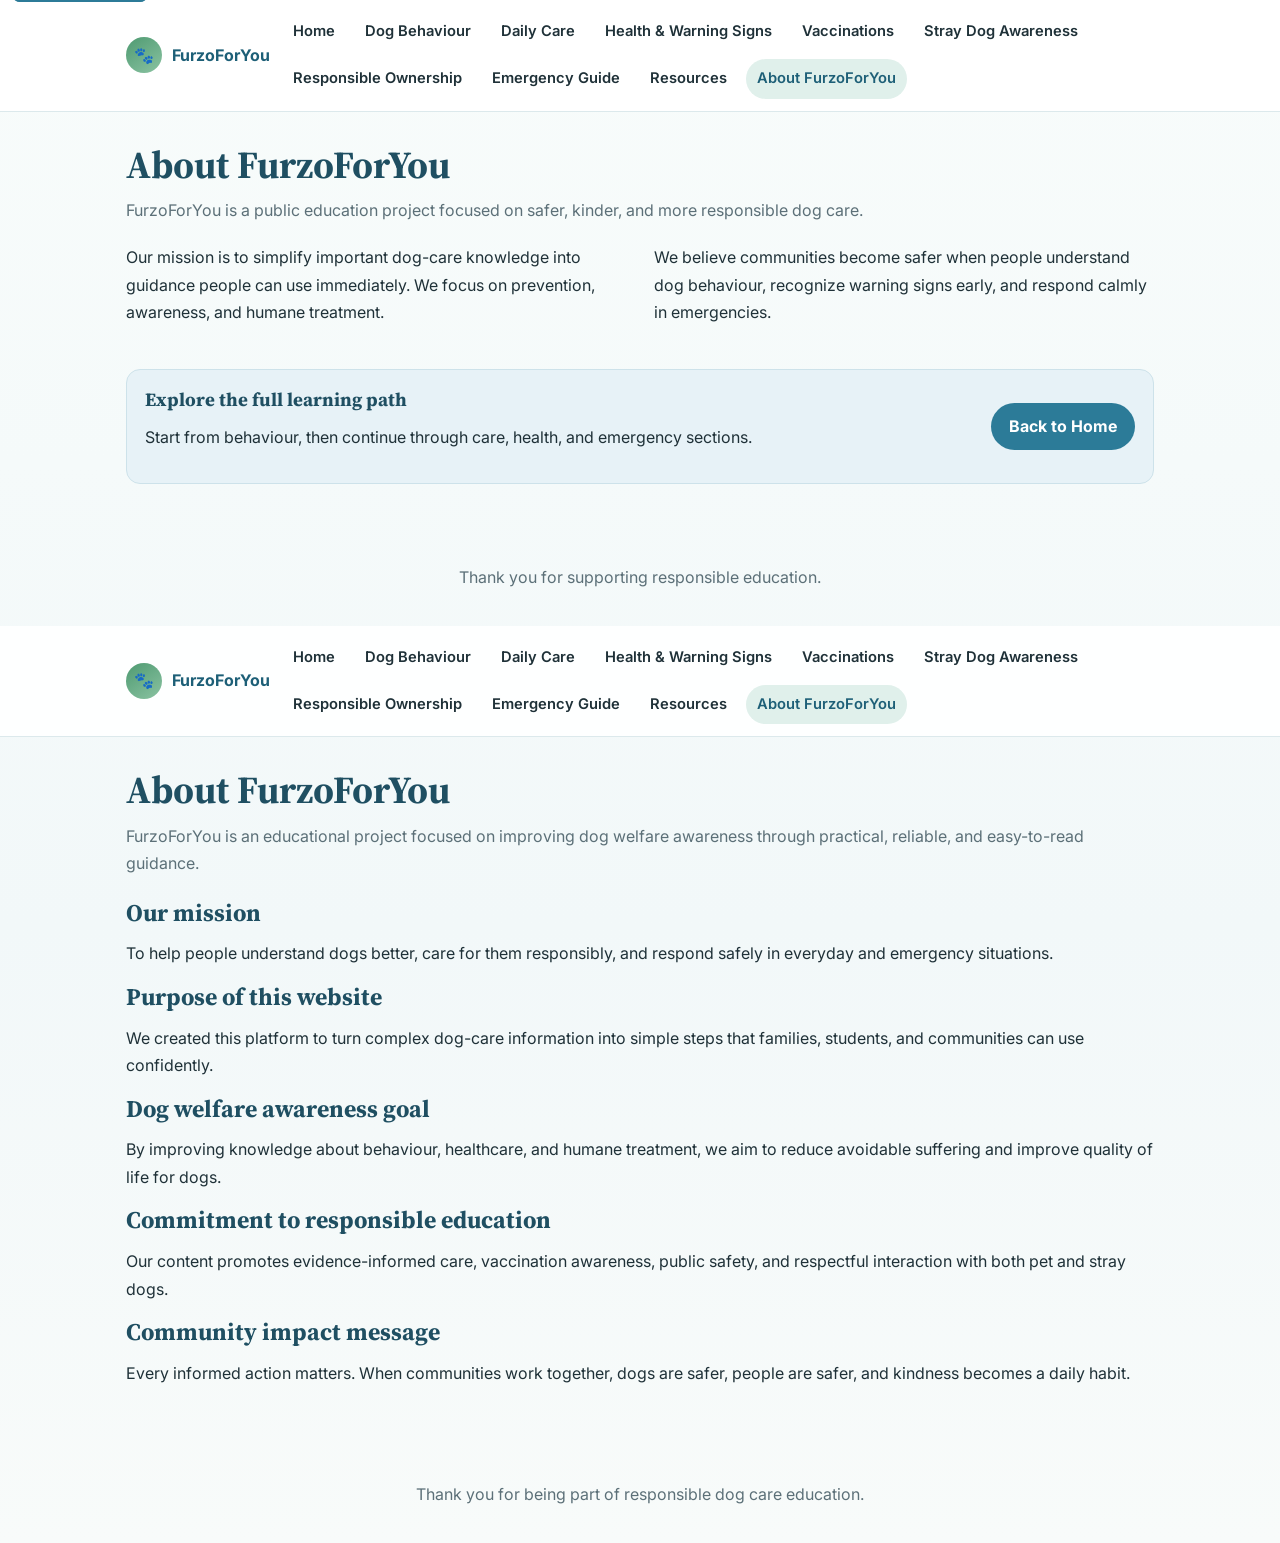
==== commit daec94af: "Update about.html" ====
--- a/about.html
+++ b/about.html
@@ -1,9 +1,7 @@
 <!DOCTYPE html><html lang="en"><head><meta charset="UTF-8" /><meta name="viewport" content="width=device-width, initial-scale=1.0" /><title>FurzoForYou | About</title><link rel="stylesheet" href="styles.css" /></head>
 <body data-page="about"><a class="skip-link" href="#main-content">Skip to content</a><header class="site-header"><div class="nav-wrap"><div class="brand"><span class="brand-logo">🐾</span>FurzoForYou</div><button class="nav-toggle" data-nav-toggle aria-expanded="false" aria-controls="site-nav">Menu</button><nav id="site-nav" data-nav aria-label="Primary"><ul><li><a href="home.html" data-page="home">Home</a></li><li><a href="dog-behaviour.html" data-page="behaviour">Dog Behaviour</a></li><li><a href="daily-care.html" data-page="care">Daily Care</a></li><li><a href="health-warning-signs.html" data-page="health">Health & Warning Signs</a></li><li><a href="vaccinations.html" data-page="vaccinations">Vaccinations</a></li><li><a href="stray-dog-awareness.html" data-page="stray">Stray Dog Awareness</a></li><li><a href="responsible-ownership.html" data-page="ownership">Responsible Ownership</a></li><li><a href="emergency-guide.html" data-page="emergency">Emergency Guide</a></li><li><a href="resources.html" data-page="resources">Resources</a></li><li><a href="about.html" data-page="about">About FurzoForYou</a></li></ul></nav></div></header>
 <main id="main-content"><h1 class="page-title">About FurzoForYou</h1><p class="lead">FurzoForYou is a public education project focused on safer, kinder, and more responsible dog care.</p><section class="section content-flow two"><p>Our mission is to simplify important dog-care knowledge into guidance people can use immediately. We focus on prevention, awareness, and humane treatment.</p><p>We believe communities become safer when people understand dog behaviour, recognize warning signs early, and respond calmly in emergencies.</p></section><section class="cta-band"><div><h3>Explore the full learning path</h3><p>Start from behaviour, then continue through care, health, and emergency sections.</p></div><a class="button" href="home.html">Back to Home</a></section></main><footer class="site-footer">Thank you for supporting responsible education.</footer><script src="script.js"></script></body></html>
-<main id="main-content"><h1 class="page-title">About FurzoForYou</h1><p class="lead">FurzoForYou is an educational project that helps communities care for dogs responsibly and safely.</p>
-<section class="split"><article class="panel"><h2>Mission</h2><p>Make dog-care guidance clear, practical, and trusted for everyone.</p><h2>Impact</h2><p>We promote safer public interaction, better preventive healthcare, and humane treatment.</p></article><aside class="panel soft"><h2>Core pillars</h2><ul><li>Behaviour awareness</li><li>Preventive health</li><li>Vaccination importance</li><li>Emergency readiness</li></ul></aside></section>
-</main><footer class="site-footer">Thank you for supporting responsible education.</footer><script src="script.js"></script></body></html>
+
 <!DOCTYPE html>
 <html lang="en">
 <head><meta charset="UTF-8" /><meta name="viewport" content="width=device-width, initial-scale=1.0" /><title>FurzoForYou | About</title><link rel="stylesheet" href="styles.css" /></head>
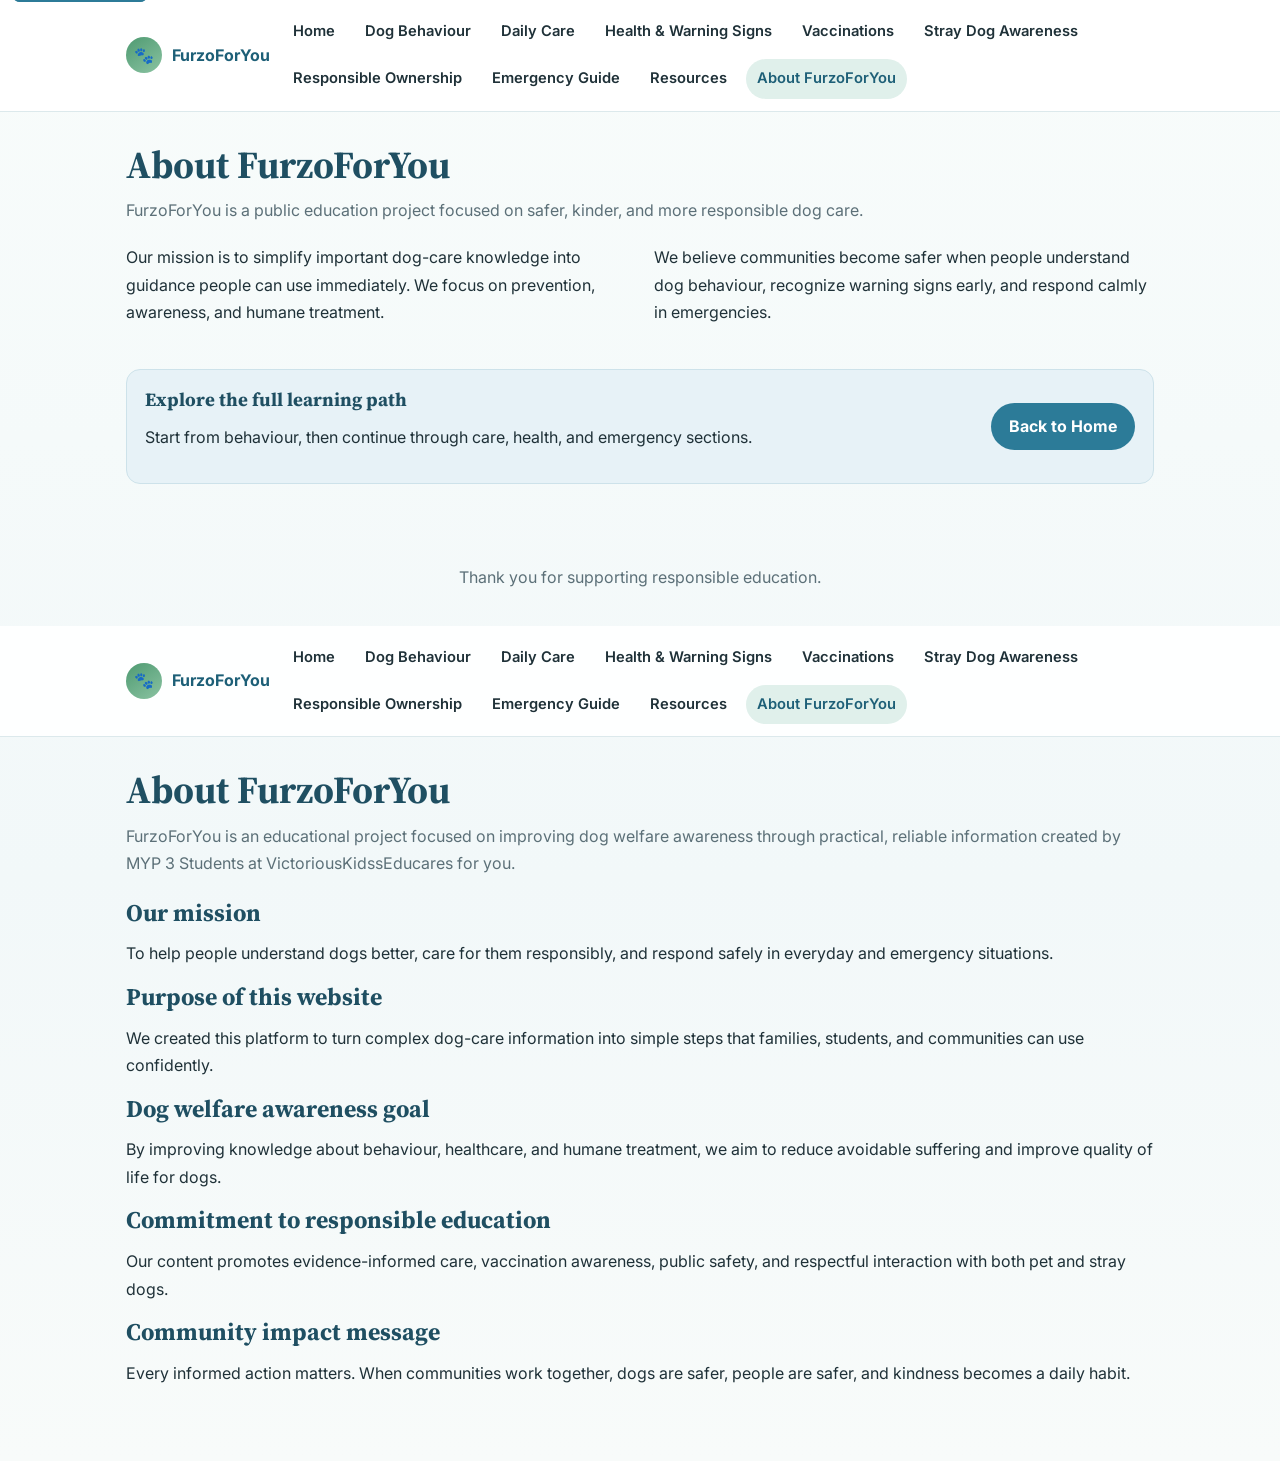
==== commit a538cca5: "Update about.html" ====
--- a/about.html
+++ b/about.html
@@ -10,7 +10,7 @@
 <header class="site-header"><div class="nav-wrap"><div class="brand"><span class="brand-logo">🐾</span>FurzoForYou</div><button class="nav-toggle" data-nav-toggle aria-expanded="false" aria-controls="site-nav">Menu</button><nav id="site-nav" data-nav><ul><li><a href="home.html" data-page="home">Home</a></li><li><a href="dog-behaviour.html" data-page="behaviour">Dog Behaviour</a></li><li><a href="daily-care.html" data-page="care">Daily Care</a></li><li><a href="health-warning-signs.html" data-page="health">Health & Warning Signs</a></li><li><a href="vaccinations.html" data-page="vaccinations">Vaccinations</a></li><li><a href="stray-dog-awareness.html" data-page="stray">Stray Dog Awareness</a></li><li><a href="responsible-ownership.html" data-page="ownership">Responsible Ownership</a></li><li><a href="emergency-guide.html" data-page="emergency">Emergency Guide</a></li><li><a href="resources.html" data-page="resources">Resources</a></li><li><a href="about.html" data-page="about">About FurzoForYou</a></li></ul></nav></div></header>
 <main id="main-content">
 <h1 class="page-title">About FurzoForYou</h1>
-<p class="lead">FurzoForYou is an educational project focused on improving dog welfare awareness through practical, reliable, and easy-to-read guidance.</p>
+<p class="lead">FurzoForYou is an educational project focused on improving dog welfare awareness through practical, reliable information created by MYP 3 Students at VictoriousKidssEducares for you.</p>
 <section class="grid">
 <article class="card"><h2>Our mission</h2><p>To help people understand dogs better, care for them responsibly, and respond safely in everyday and emergency situations.</p></article>
 <article class="card"><h2>Purpose of this website</h2><p>We created this platform to turn complex dog-care information into simple steps that families, students, and communities can use confidently.</p></article>
@@ -19,7 +19,6 @@
 <article class="card"><h2>Community impact message</h2><p>Every informed action matters. When communities work together, dogs are safer, people are safer, and kindness becomes a daily habit.</p></article>
 </section>
 </main>
-<footer class="site-footer">Thank you for being part of responsible dog care education.</footer>
 <script src="script.js"></script>
 </body>
 </html>
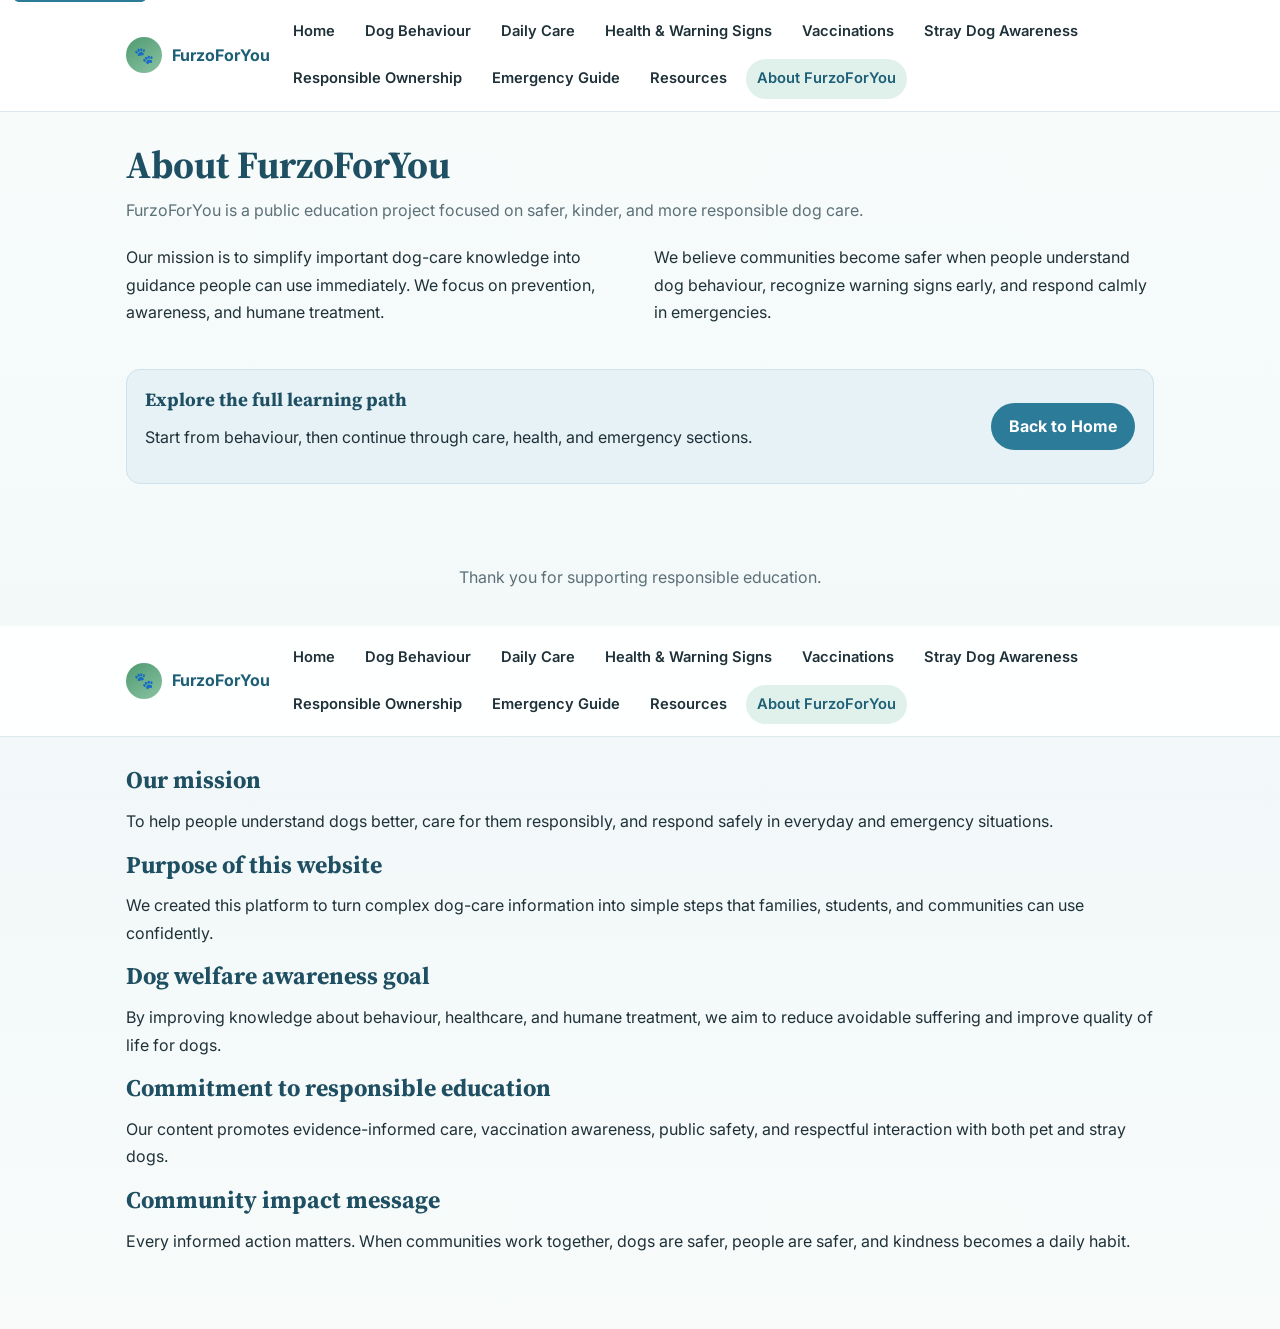
==== commit 17bde8d0: "Update about.html" ====
--- a/about.html
+++ b/about.html
@@ -9,8 +9,6 @@
 <a class="skip-link" href="#main-content">Skip to content</a>
 <header class="site-header"><div class="nav-wrap"><div class="brand"><span class="brand-logo">🐾</span>FurzoForYou</div><button class="nav-toggle" data-nav-toggle aria-expanded="false" aria-controls="site-nav">Menu</button><nav id="site-nav" data-nav><ul><li><a href="home.html" data-page="home">Home</a></li><li><a href="dog-behaviour.html" data-page="behaviour">Dog Behaviour</a></li><li><a href="daily-care.html" data-page="care">Daily Care</a></li><li><a href="health-warning-signs.html" data-page="health">Health & Warning Signs</a></li><li><a href="vaccinations.html" data-page="vaccinations">Vaccinations</a></li><li><a href="stray-dog-awareness.html" data-page="stray">Stray Dog Awareness</a></li><li><a href="responsible-ownership.html" data-page="ownership">Responsible Ownership</a></li><li><a href="emergency-guide.html" data-page="emergency">Emergency Guide</a></li><li><a href="resources.html" data-page="resources">Resources</a></li><li><a href="about.html" data-page="about">About FurzoForYou</a></li></ul></nav></div></header>
 <main id="main-content">
-<h1 class="page-title">About FurzoForYou</h1>
-<p class="lead">FurzoForYou is an educational project focused on improving dog welfare awareness through practical, reliable information created by MYP 3 Students at VictoriousKidssEducares for you.</p>
 <section class="grid">
 <article class="card"><h2>Our mission</h2><p>To help people understand dogs better, care for them responsibly, and respond safely in everyday and emergency situations.</p></article>
 <article class="card"><h2>Purpose of this website</h2><p>We created this platform to turn complex dog-care information into simple steps that families, students, and communities can use confidently.</p></article>
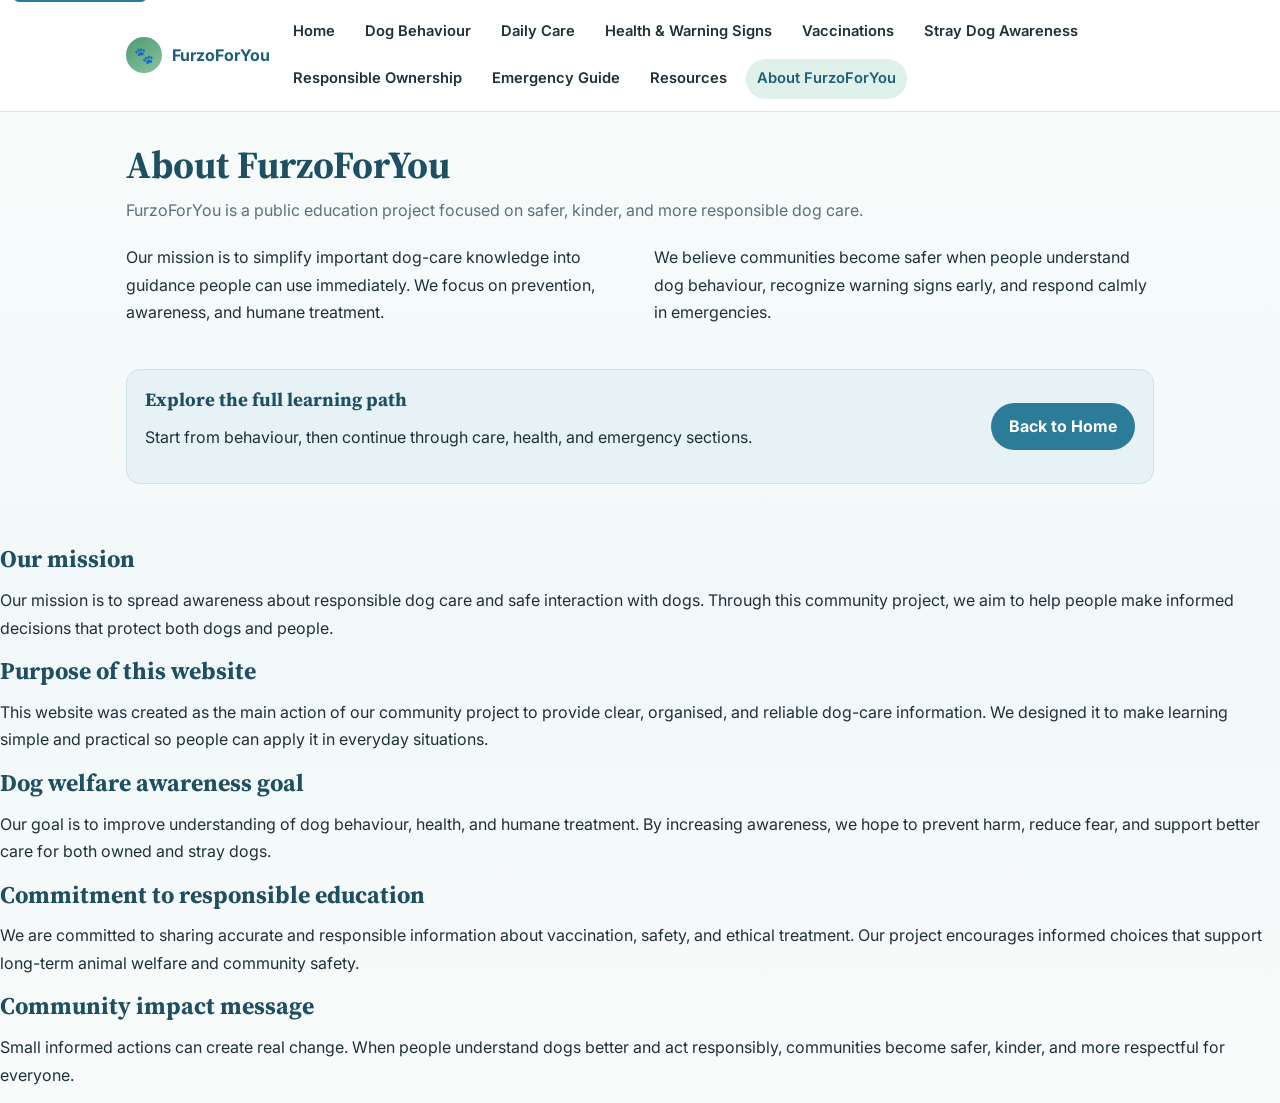
==== commit 11caed97: "Update about.html" ====
--- a/about.html
+++ b/about.html
@@ -1,20 +1,39 @@
 <!DOCTYPE html><html lang="en"><head><meta charset="UTF-8" /><meta name="viewport" content="width=device-width, initial-scale=1.0" /><title>FurzoForYou | About</title><link rel="stylesheet" href="styles.css" /></head>
 <body data-page="about"><a class="skip-link" href="#main-content">Skip to content</a><header class="site-header"><div class="nav-wrap"><div class="brand"><span class="brand-logo">🐾</span>FurzoForYou</div><button class="nav-toggle" data-nav-toggle aria-expanded="false" aria-controls="site-nav">Menu</button><nav id="site-nav" data-nav aria-label="Primary"><ul><li><a href="home.html" data-page="home">Home</a></li><li><a href="dog-behaviour.html" data-page="behaviour">Dog Behaviour</a></li><li><a href="daily-care.html" data-page="care">Daily Care</a></li><li><a href="health-warning-signs.html" data-page="health">Health & Warning Signs</a></li><li><a href="vaccinations.html" data-page="vaccinations">Vaccinations</a></li><li><a href="stray-dog-awareness.html" data-page="stray">Stray Dog Awareness</a></li><li><a href="responsible-ownership.html" data-page="ownership">Responsible Ownership</a></li><li><a href="emergency-guide.html" data-page="emergency">Emergency Guide</a></li><li><a href="resources.html" data-page="resources">Resources</a></li><li><a href="about.html" data-page="about">About FurzoForYou</a></li></ul></nav></div></header>
-<main id="main-content"><h1 class="page-title">About FurzoForYou</h1><p class="lead">FurzoForYou is a public education project focused on safer, kinder, and more responsible dog care.</p><section class="section content-flow two"><p>Our mission is to simplify important dog-care knowledge into guidance people can use immediately. We focus on prevention, awareness, and humane treatment.</p><p>We believe communities become safer when people understand dog behaviour, recognize warning signs early, and respond calmly in emergencies.</p></section><section class="cta-band"><div><h3>Explore the full learning path</h3><p>Start from behaviour, then continue through care, health, and emergency sections.</p></div><a class="button" href="home.html">Back to Home</a></section></main><footer class="site-footer">Thank you for supporting responsible education.</footer><script src="script.js"></script></body></html>
+<main id="main-content"><h1 class="page-title">About FurzoForYou</h1><p class="lead">FurzoForYou is a public education project focused on safer, kinder, and more responsible dog care.</p><section class="section content-flow two"><p>Our mission is to simplify important dog-care knowledge into guidance people can use immediately. We focus on prevention, awareness, and humane treatment.</p><p>We believe communities become safer when people understand dog behaviour, recognize warning signs early, and respond calmly in emergencies.</p></section><section class="cta-band"><div><h3>Explore the full learning path</h3><p>Start from behaviour, then continue through care, health, and emergency sections.</p></div><a class="button" href="home.html">Back to Home</a></section></main></body></html>
 
 <!DOCTYPE html>
 <html lang="en">
 <head><meta charset="UTF-8" /><meta name="viewport" content="width=device-width, initial-scale=1.0" /><title>FurzoForYou | About</title><link rel="stylesheet" href="styles.css" /></head>
 <body data-page="about">
 <a class="skip-link" href="#main-content">Skip to content</a>
-<header class="site-header"><div class="nav-wrap"><div class="brand"><span class="brand-logo">🐾</span>FurzoForYou</div><button class="nav-toggle" data-nav-toggle aria-expanded="false" aria-controls="site-nav">Menu</button><nav id="site-nav" data-nav><ul><li><a href="home.html" data-page="home">Home</a></li><li><a href="dog-behaviour.html" data-page="behaviour">Dog Behaviour</a></li><li><a href="daily-care.html" data-page="care">Daily Care</a></li><li><a href="health-warning-signs.html" data-page="health">Health & Warning Signs</a></li><li><a href="vaccinations.html" data-page="vaccinations">Vaccinations</a></li><li><a href="stray-dog-awareness.html" data-page="stray">Stray Dog Awareness</a></li><li><a href="responsible-ownership.html" data-page="ownership">Responsible Ownership</a></li><li><a href="emergency-guide.html" data-page="emergency">Emergency Guide</a></li><li><a href="resources.html" data-page="resources">Resources</a></li><li><a href="about.html" data-page="about">About FurzoForYou</a></li></ul></nav></div></header>
-<main id="main-content">
 <section class="grid">
-<article class="card"><h2>Our mission</h2><p>To help people understand dogs better, care for them responsibly, and respond safely in everyday and emergency situations.</p></article>
-<article class="card"><h2>Purpose of this website</h2><p>We created this platform to turn complex dog-care information into simple steps that families, students, and communities can use confidently.</p></article>
-<article class="card"><h2>Dog welfare awareness goal</h2><p>By improving knowledge about behaviour, healthcare, and humane treatment, we aim to reduce avoidable suffering and improve quality of life for dogs.</p></article>
-<article class="card"><h2>Commitment to responsible education</h2><p>Our content promotes evidence-informed care, vaccination awareness, public safety, and respectful interaction with both pet and stray dogs.</p></article>
-<article class="card"><h2>Community impact message</h2><p>Every informed action matters. When communities work together, dogs are safer, people are safer, and kindness becomes a daily habit.</p></article>
+
+<article class="card">
+<h2>Our mission</h2>
+<p>Our mission is to spread awareness about responsible dog care and safe interaction with dogs. Through this community project, we aim to help people make informed decisions that protect both dogs and people.</p>
+</article>
+
+<article class="card">
+<h2>Purpose of this website</h2>
+<p>This website was created as the main action of our community project to provide clear, organised, and reliable dog-care information. We designed it to make learning simple and practical so people can apply it in everyday situations.</p>
+</article>
+
+<article class="card">
+<h2>Dog welfare awareness goal</h2>
+<p>Our goal is to improve understanding of dog behaviour, health, and humane treatment. By increasing awareness, we hope to prevent harm, reduce fear, and support better care for both owned and stray dogs.</p>
+</article>
+
+<article class="card">
+<h2>Commitment to responsible education</h2>
+<p>We are committed to sharing accurate and responsible information about vaccination, safety, and ethical treatment. Our project encourages informed choices that support long-term animal welfare and community safety.</p>
+</article>
+
+<article class="card">
+<h2>Community impact message</h2>
+<p>Small informed actions can create real change. When people understand dogs better and act responsibly, communities become safer, kinder, and more respectful for everyone.</p>
+</article>
+
 </section>
 </main>
 <script src="script.js"></script>
